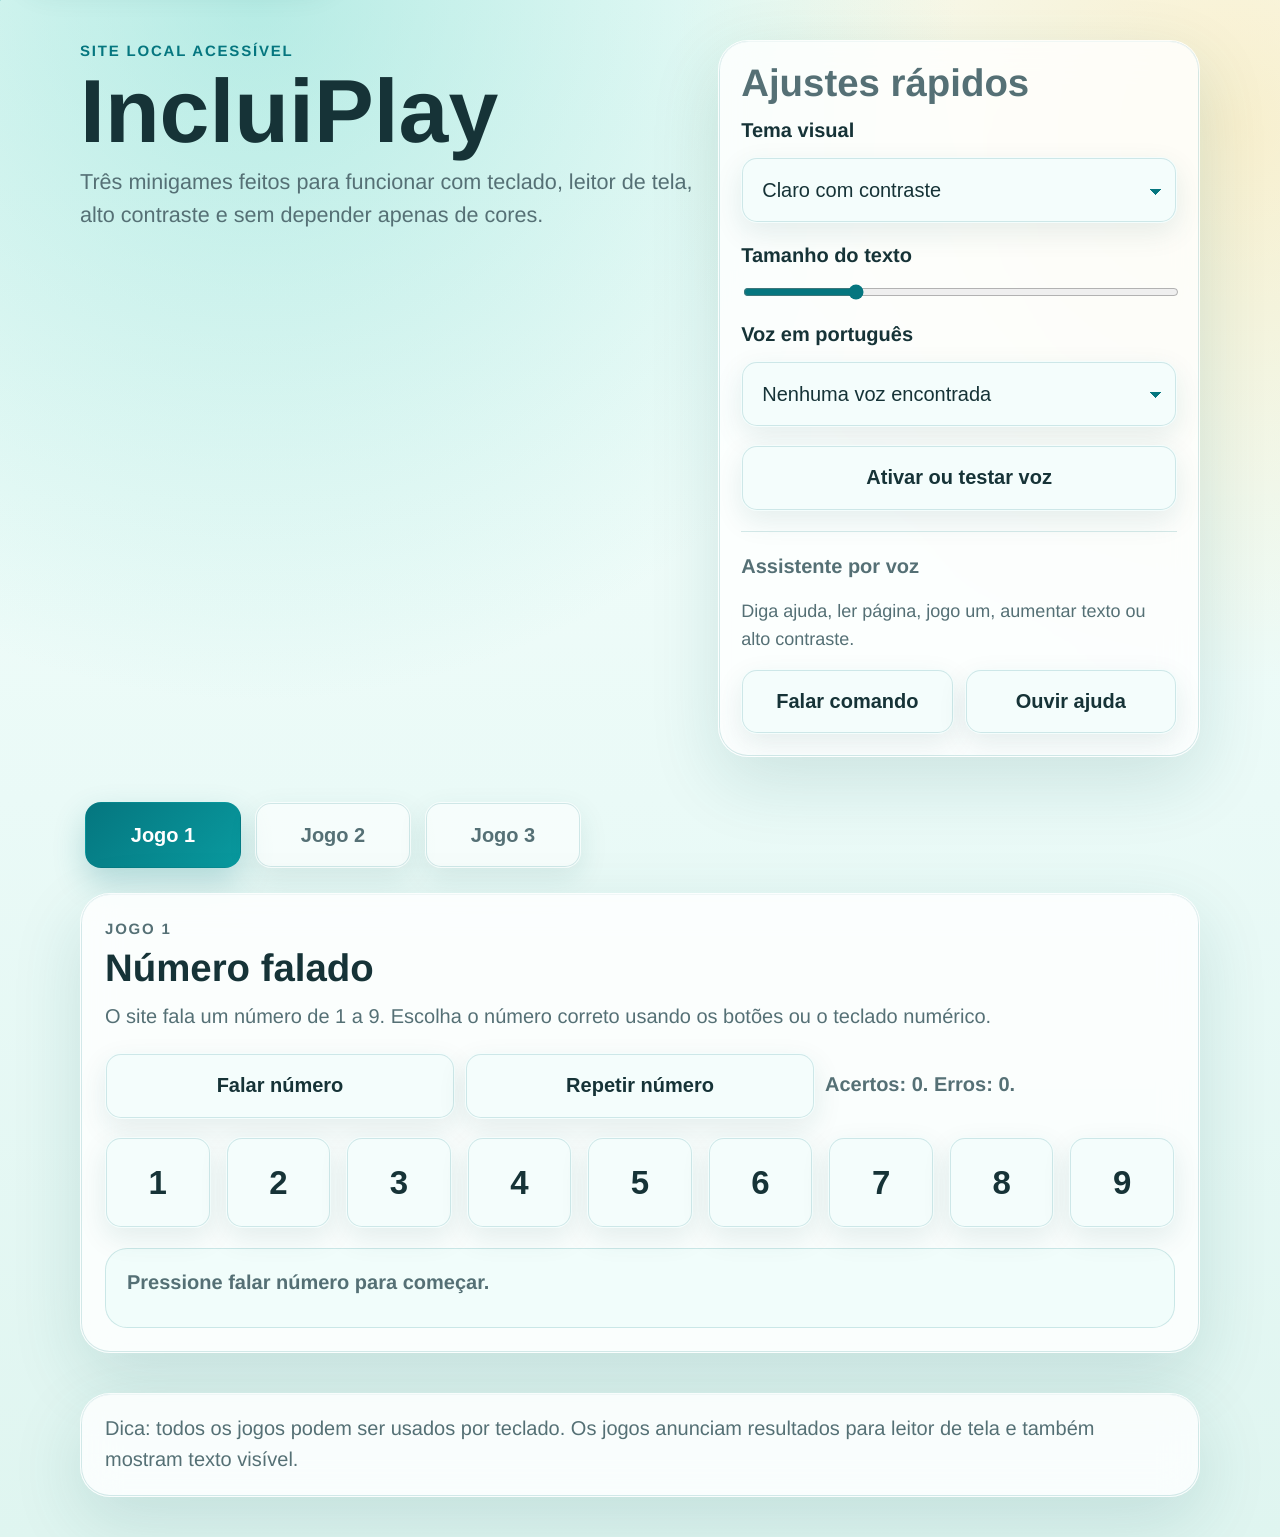
==== index.html @ 9bc9cdfd "Add files via upload" ====
<!doctype html>
<html lang="pt-BR">
  <head>
    <meta charset="utf-8">
    <meta name="viewport" content="width=device-width, initial-scale=1">
    <title>IncluiPlay - jogos acessíveis</title>
    <meta
      name="description"
      content="Site local com três jogos acessíveis para pessoas cegas, com baixa visão e daltônicas."
    >
    <link rel="stylesheet" href="styles.css">
  </head>
  <body>
    <a class="skip-link" href="#conteudo">Pular para o conteúdo principal</a>

    <header class="site-header">
      <div>
        <p class="eyebrow">Site local acessível</p>
        <h1>IncluiPlay</h1>
        <p class="intro">
          Três minigames feitos para funcionar com teclado,
          leitor de tela, alto contraste e sem depender apenas de cores.
        </p>
      </div>

      <section class="quick-panel" aria-labelledby="ajustes-titulo">
        <h2 id="ajustes-titulo">Ajustes rápidos</h2>
        <div class="control-row">
          <label for="tema">Tema visual</label>
          <select id="tema">
            <option value="alto">Alto contraste</option>
            <option value="claro" selected>Claro com contraste</option>
            <option value="protanopia">Amigável para daltonismo</option>
          </select>
        </div>
        <div class="control-row">
          <label for="tamanho">Tamanho do texto</label>
          <input id="tamanho" type="range" min="18" max="26" value="20">
        </div>
        <div class="control-row">
          <label for="voz">Voz em português</label>
          <select id="voz">
            <option value="">Carregando vozes...</option>
          </select>
        </div>
        <button type="button" id="btn-fala">Ativar ou testar voz</button>
        <div class="assistant-panel" aria-labelledby="assistente-titulo">
          <h3 id="assistente-titulo">Assistente por voz</h3>
          <p id="assistente-status" role="status" aria-live="polite">
            Diga ajuda, ler página, jogo um, aumentar texto ou alto contraste.
          </p>
          <div class="assistant-actions">
            <button type="button" id="btn-ouvir">Falar comando</button>
            <button type="button" id="btn-ajuda-voz">Ouvir ajuda</button>
          </div>
        </div>
      </section>
    </header>

    <main id="conteudo" class="layout">
      <nav class="tabs" aria-label="Escolha um jogo">
        <button class="tab is-active" type="button" data-view="numero" aria-controls="numero" aria-selected="true">
          Jogo 1
        </button>
        <button class="tab" type="button" data-view="memoria" aria-controls="memoria" aria-selected="false">
          Jogo 2
        </button>
        <button class="tab" type="button" data-view="orientacao" aria-controls="orientacao" aria-selected="false">
          Jogo 3
        </button>
      </nav>

      <section id="numero" class="view is-visible" aria-labelledby="numero-titulo">
        <div class="section-head">
          <p class="eyebrow">Jogo 1</p>
          <h2 id="numero-titulo" tabindex="-1">Número falado</h2>
          <p>
            O site fala um número de 1 a 9. Escolha o número correto usando
            os botões ou o teclado numérico.
          </p>
        </div>

        <div class="game-bar">
          <button type="button" id="novo-numero">Falar número</button>
          <button type="button" id="repetir-numero">Repetir número</button>
          <p id="placar-numero">Acertos: 0. Erros: 0.</p>
        </div>

        <div class="number-grid" role="group" aria-label="Escolhas de número">
          <button type="button" class="number-btn" data-number="1">1</button>
          <button type="button" class="number-btn" data-number="2">2</button>
          <button type="button" class="number-btn" data-number="3">3</button>
          <button type="button" class="number-btn" data-number="4">4</button>
          <button type="button" class="number-btn" data-number="5">5</button>
          <button type="button" class="number-btn" data-number="6">6</button>
          <button type="button" class="number-btn" data-number="7">7</button>
          <button type="button" class="number-btn" data-number="8">8</button>
          <button type="button" class="number-btn" data-number="9">9</button>
        </div>

        <div class="status-box" role="status" aria-live="assertive" id="status-numero">
          Pressione falar número para começar.
        </div>
      </section>

      <section id="memoria" class="view" aria-labelledby="memoria-titulo" hidden>
        <div class="section-head">
          <p class="eyebrow">Jogo 2</p>
          <h2 id="memoria-titulo" tabindex="-1">Memória sonora</h2>
          <p>
            Escute a sequência e repita usando os botões ou as teclas 1, 2, 3 e 4.
            Cada botão tem nome, número e som diferente.
          </p>
        </div>

        <div class="game-bar">
          <button type="button" id="iniciar-memoria">Iniciar rodada</button>
          <button type="button" id="repetir-sequencia">Repetir sequência</button>
          <p id="placar-memoria">Rodada 0. Melhor resultado: 0.</p>
        </div>

        <div class="sound-grid" role="group" aria-label="Botões da memória sonora">
          <button type="button" class="sound-pad" data-pad="0" aria-label="Som 1, sino grave">1<br><span>Sino grave</span></button>
          <button type="button" class="sound-pad" data-pad="1" aria-label="Som 2, toque medio">2<br><span>Toque medio</span></button>
          <button type="button" class="sound-pad" data-pad="2" aria-label="Som 3, pulso agudo">3<br><span>Pulso agudo</span></button>
          <button type="button" class="sound-pad" data-pad="3" aria-label="Som 4, eco curto">4<br><span>Eco curto</span></button>
        </div>

        <div class="status-box" role="status" aria-live="assertive" id="status-memoria">
          Pressione iniciar rodada para jogar.
        </div>
      </section>

      <section id="orientacao" class="view" aria-labelledby="orientacao-titulo" hidden>
        <div class="section-head">
          <p class="eyebrow">Jogo 3</p>
          <h2 id="orientacao-titulo" tabindex="-1">Rota segura</h2>
          <p>
            O jogo anuncia uma direção. Escolha a mesma direção com os botões
            ou com as setas do teclado. Não há pistas apenas por cor.
          </p>
        </div>

        <div class="game-bar">
          <button type="button" id="nova-rota">Nova direção</button>
          <p id="placar-rota">Acertos: 0. Erros: 0.</p>
        </div>

        <div class="direction-board" role="group" aria-label="Escolhas de direção">
          <button type="button" class="dir-btn up" data-dir="cima">Cima</button>
          <button type="button" class="dir-btn left" data-dir="esquerda">Esquerda</button>
          <button type="button" class="dir-btn right" data-dir="direita">Direita</button>
          <button type="button" class="dir-btn down" data-dir="baixo">Baixo</button>
        </div>

        <div class="status-box" role="status" aria-live="assertive" id="status-rota">
          Pressione nova direção para começar.
        </div>
      </section>
    </main>

    <footer>
      <p>
        Dica: todos os jogos podem ser usados por teclado. Os jogos anunciam
        resultados para leitor de tela e também mostram texto visível.
      </p>
    </footer>

    <script src="script.js"></script>
  </body>
</html>
---- styles.css ----
:root {
  color-scheme: light;
  --bg: #eafaf7;
  --bg-2: #f7fffc;
  --panel: rgba(255, 255, 255, 0.82);
  --panel-solid: #ffffff;
  --panel-2: #e9fbf8;
  --text: #163337;
  --muted: #557075;
  --accent: #099a9f;
  --accent-strong: #05767f;
  --accent-soft: #c9f6ee;
  --success: #0f9f78;
  --danger: #c9435c;
  --focus: #ffc857;
  --line: rgba(5, 118, 127, 0.16);
  --line-strong: rgba(5, 118, 127, 0.28);
  --shadow: 0 24px 70px rgba(15, 89, 91, 0.14);
  --soft-shadow: 0 10px 28px rgba(15, 89, 91, 0.1);
  --radius-lg: 30px;
  --radius-md: 22px;
  --radius-sm: 16px;
  font-size: 20px;
}

*,
*::before,
*::after {
  box-sizing: border-box;
}

html {
  min-height: 100%;
  scroll-behavior: smooth;
  -webkit-font-smoothing: antialiased;
  -moz-osx-font-smoothing: grayscale;
  text-rendering: geometricPrecision;
}

body {
  margin: 0;
  min-height: 100vh;
  font-family: "Aptos", "Segoe UI", "Trebuchet MS", sans-serif;
  background:
    linear-gradient(135deg, rgba(9, 154, 159, 0.18) 0 1px, transparent 1px 42px),
    radial-gradient(circle at 20% 0%, rgba(98, 210, 198, 0.44), transparent 38%),
    radial-gradient(circle at 96% 8%, rgba(255, 200, 87, 0.28), transparent 30%),
    linear-gradient(180deg, var(--bg-2) 0%, var(--bg) 52%, #dff5f0 100%);
  color: var(--text);
  line-height: 1.55;
}

body[data-theme="alto"] {
  color-scheme: dark;
  --bg: #062324;
  --bg-2: #0c3437;
  --panel: rgba(8, 39, 42, 0.9);
  --panel-solid: #092f32;
  --panel-2: #0f4548;
  --text: #f3fffd;
  --muted: #c1e7e2;
  --accent: #7df6ea;
  --accent-strong: #28d6c8;
  --accent-soft: rgba(125, 246, 234, 0.13);
  --success: #9dfad9;
  --danger: #ff98a8;
  --line: rgba(191, 255, 249, 0.16);
  --line-strong: rgba(191, 255, 249, 0.3);
  --shadow: 0 24px 70px rgba(0, 0, 0, 0.28);
  --soft-shadow: 0 12px 28px rgba(0, 0, 0, 0.2);
}

body[data-theme="alto"] select,
body[data-theme="alto"] button {
  background-color: rgba(13, 73, 78, 0.94);
  color: #f3fffd;
}

body[data-theme="alto"] .tab:not(.is-active) {
  background: rgba(13, 73, 78, 0.72);
  color: #d7f6f1;
}

body[data-theme="alto"] button:disabled {
  background-color: #345f63;
  color: #f3fffd;
}

body[data-theme="claro"] {
  color-scheme: light;
}

body[data-theme="protanopia"] {
  --accent: #008f9f;
  --accent-strong: #006f7c;
  --accent-soft: #d6f5ff;
  --success: #2458a6;
  --danger: #9b5c00;
  --focus: #ffd166;
}

a {
  color: var(--accent-strong);
}

button,
select,
input {
  font: inherit;
}

button {
  cursor: pointer;
}

.skip-link {
  position: absolute;
  left: 1rem;
  top: -4rem;
  z-index: 20;
  padding: 0.8rem 1rem;
  background: var(--focus);
  color: #132326;
  border-radius: 999px;
  text-decoration: none;
  box-shadow: var(--soft-shadow);
  transition: top 0.2s ease;
}

.skip-link:focus {
  top: 1rem;
}

.site-header,
.layout,
footer {
  width: min(1120px, calc(100% - 2rem));
  margin-inline: auto;
}

.site-header {
  display: grid;
  gap: 1.25rem;
  grid-template-columns: 1.12fr 0.88fr;
  padding: 2rem 0 1rem;
  align-items: start;
}

.eyebrow {
  margin: 0 0 0.35rem;
  color: var(--accent-strong);
  text-transform: uppercase;
  letter-spacing: 0.12em;
  font-weight: 800;
  font-size: 0.75rem;
}

h1,
h2,
h3,
p {
  margin-top: 0;
}

h1 {
  margin-bottom: 0.6rem;
  max-width: 10ch;
  font-size: clamp(2.5rem, 7vw, 5rem);
  line-height: 0.92;
}

h2 {
  margin-bottom: 0.6rem;
  font-size: clamp(1.55rem, 3vw, 2.35rem);
  line-height: 1.08;
}

.intro {
  max-width: 34rem;
  font-size: 1.08rem;
}

.intro,
.section-head p,
footer p,
.quick-panel,
.game-bar p,
.status-box {
  color: var(--muted);
}

.quick-panel,
.view,
footer {
  position: relative;
  background: var(--panel);
  border: 1px solid transparent;
  border-radius: var(--radius-lg);
  box-shadow: var(--shadow), inset 0 0 0 1px var(--line);
  backdrop-filter: blur(18px) saturate(1.08);
  -webkit-backdrop-filter: blur(18px) saturate(1.08);
  transform: translateZ(0);
  backface-visibility: hidden;
  overflow: hidden;
}

.quick-panel::before,
.view::before,
footer::before {
  content: "";
  position: absolute;
  inset: 0;
  pointer-events: none;
  border-radius: inherit;
  box-shadow: inset 0 1px 0 rgba(255, 255, 255, 0.62);
}

.quick-panel {
  padding: 1.1rem;
}

.control-row,
.game-bar {
  display: grid;
  gap: 0.5rem;
  margin-bottom: 0.9rem;
}

.control-row label {
  font-weight: 800;
  color: var(--text);
}

.assistant-panel {
  display: grid;
  gap: 0.75rem;
  margin-top: 1rem;
  padding-top: 1rem;
  border-top: 1px solid var(--line);
}

.assistant-panel h3 {
  margin: 0;
  font-size: 1rem;
}

.assistant-panel p {
  margin: 0;
  color: var(--muted);
  font-size: 0.9rem;
}

.assistant-actions {
  display: grid;
  gap: 0.55rem;
  grid-template-columns: repeat(2, minmax(0, 1fr));
}

select,
input[type="range"],
button {
  width: 100%;
}

select,
button {
  min-height: 3.15rem;
  border: 1px solid transparent;
  border-radius: var(--radius-sm);
  background: color-mix(in srgb, var(--panel-solid) 80%, var(--accent-soft));
  color: var(--text);
  box-shadow: inset 0 0 0 1px var(--line), var(--soft-shadow);
  padding: 0.82rem 1rem;
}

select {
  appearance: none;
  background-image:
    linear-gradient(45deg, transparent 50%, var(--accent-strong) 50%),
    linear-gradient(135deg, var(--accent-strong) 50%, transparent 50%);
  background-position:
    calc(100% - 20px) 52%,
    calc(100% - 14px) 52%;
  background-size: 6px 6px, 6px 6px;
  background-repeat: no-repeat;
  padding-right: 2.35rem;
}

button {
  font-weight: 800;
  transition:
    transform 0.16s ease,
    box-shadow 0.16s ease,
    background 0.16s ease;
}

button:hover {
  transform: translateY(-1px);
  background: color-mix(in srgb, var(--panel-solid) 62%, var(--accent-soft));
  box-shadow: inset 0 0 0 1px var(--line-strong), 0 16px 34px rgba(9, 154, 159, 0.15);
}

button:active {
  transform: translateY(0);
}

button:disabled {
  cursor: not-allowed;
  opacity: 0.78;
}

input[type="range"] {
  accent-color: var(--accent-strong);
}

button:focus-visible,
select:focus-visible,
input:focus-visible,
.tab:focus-visible {
  outline: 4px solid color-mix(in srgb, var(--focus) 86%, white);
  outline-offset: 4px;
}

.layout {
  display: grid;
  gap: 1rem;
  padding: 1rem 0 2rem;
}

.tabs {
  display: flex;
  flex-wrap: wrap;
  gap: 0.7rem;
  padding: 0.25rem;
}

.tab {
  width: auto;
  min-width: 7.8rem;
  background: rgba(255, 255, 255, 0.58);
  color: var(--muted);
}

.tab.is-active {
  background: linear-gradient(135deg, var(--accent-strong), var(--accent));
  color: #ffffff;
  box-shadow: 0 14px 32px rgba(5, 118, 127, 0.24);
}

.view {
  display: none;
  padding: 1.2rem;
}

.view.is-visible {
  display: block;
  animation: fadeIn 0.22s ease;
}

.section-head {
  margin-bottom: 1rem;
}

.section-head p {
  max-width: 48rem;
}

.game-bar {
  grid-template-columns: repeat(auto-fit, minmax(220px, 1fr));
  align-items: center;
}

.game-bar p {
  margin: 0;
  font-weight: 800;
}

.number-grid,
.sound-grid,
.direction-board {
  display: grid;
  gap: 0.75rem;
  margin-bottom: 1rem;
}

.number-grid {
  grid-template-columns: repeat(auto-fit, minmax(92px, 1fr));
}

.sound-grid {
  grid-template-columns: repeat(auto-fit, minmax(150px, 1fr));
}

.direction-board {
  grid-template-columns: repeat(2, minmax(0, 1fr));
  max-width: 28rem;
}

.sound-pad,
.dir-btn,
.number-btn {
  min-height: 4.25rem;
  font-size: 1.05rem;
  font-weight: 900;
}

.number-btn {
  aspect-ratio: 1.16;
  font-size: 1.65rem;
}

.sound-pad span {
  display: block;
  font-size: 0.82rem;
  font-weight: 700;
  opacity: 0.86;
}

.status-box {
  min-height: 4rem;
  padding: 1rem 1.1rem;
  border-radius: var(--radius-md);
  background: color-mix(in srgb, var(--panel-solid) 74%, var(--accent-soft));
  box-shadow: inset 0 0 0 1px var(--line);
  font-weight: 700;
}

footer {
  margin: 0 auto 2rem;
  padding: 1rem 1.2rem;
}

footer p {
  margin-bottom: 0;
}

.is-correct {
  color: color-mix(in srgb, var(--success) 70%, var(--text));
  box-shadow: inset 0 0 0 2px color-mix(in srgb, var(--success) 58%, transparent);
}

.is-wrong {
  color: color-mix(in srgb, var(--danger) 78%, var(--text));
  box-shadow: inset 0 0 0 2px color-mix(in srgb, var(--danger) 58%, transparent);
}

@keyframes fadeIn {
  from {
    opacity: 0;
    transform: translateY(6px);
  }
  to {
    opacity: 1;
    transform: translateY(0);
  }
}

@media (prefers-reduced-motion: reduce) {
  *,
  *::before,
  *::after {
    animation-duration: 0.01ms !important;
    animation-iteration-count: 1 !important;
    scroll-behavior: auto !important;
    transition-duration: 0.01ms !important;
  }
}

@media (max-width: 820px) {
  .site-header {
    grid-template-columns: 1fr;
    padding-top: 1rem;
  }

  .assistant-actions,
  .direction-board {
    grid-template-columns: 1fr;
  }
}
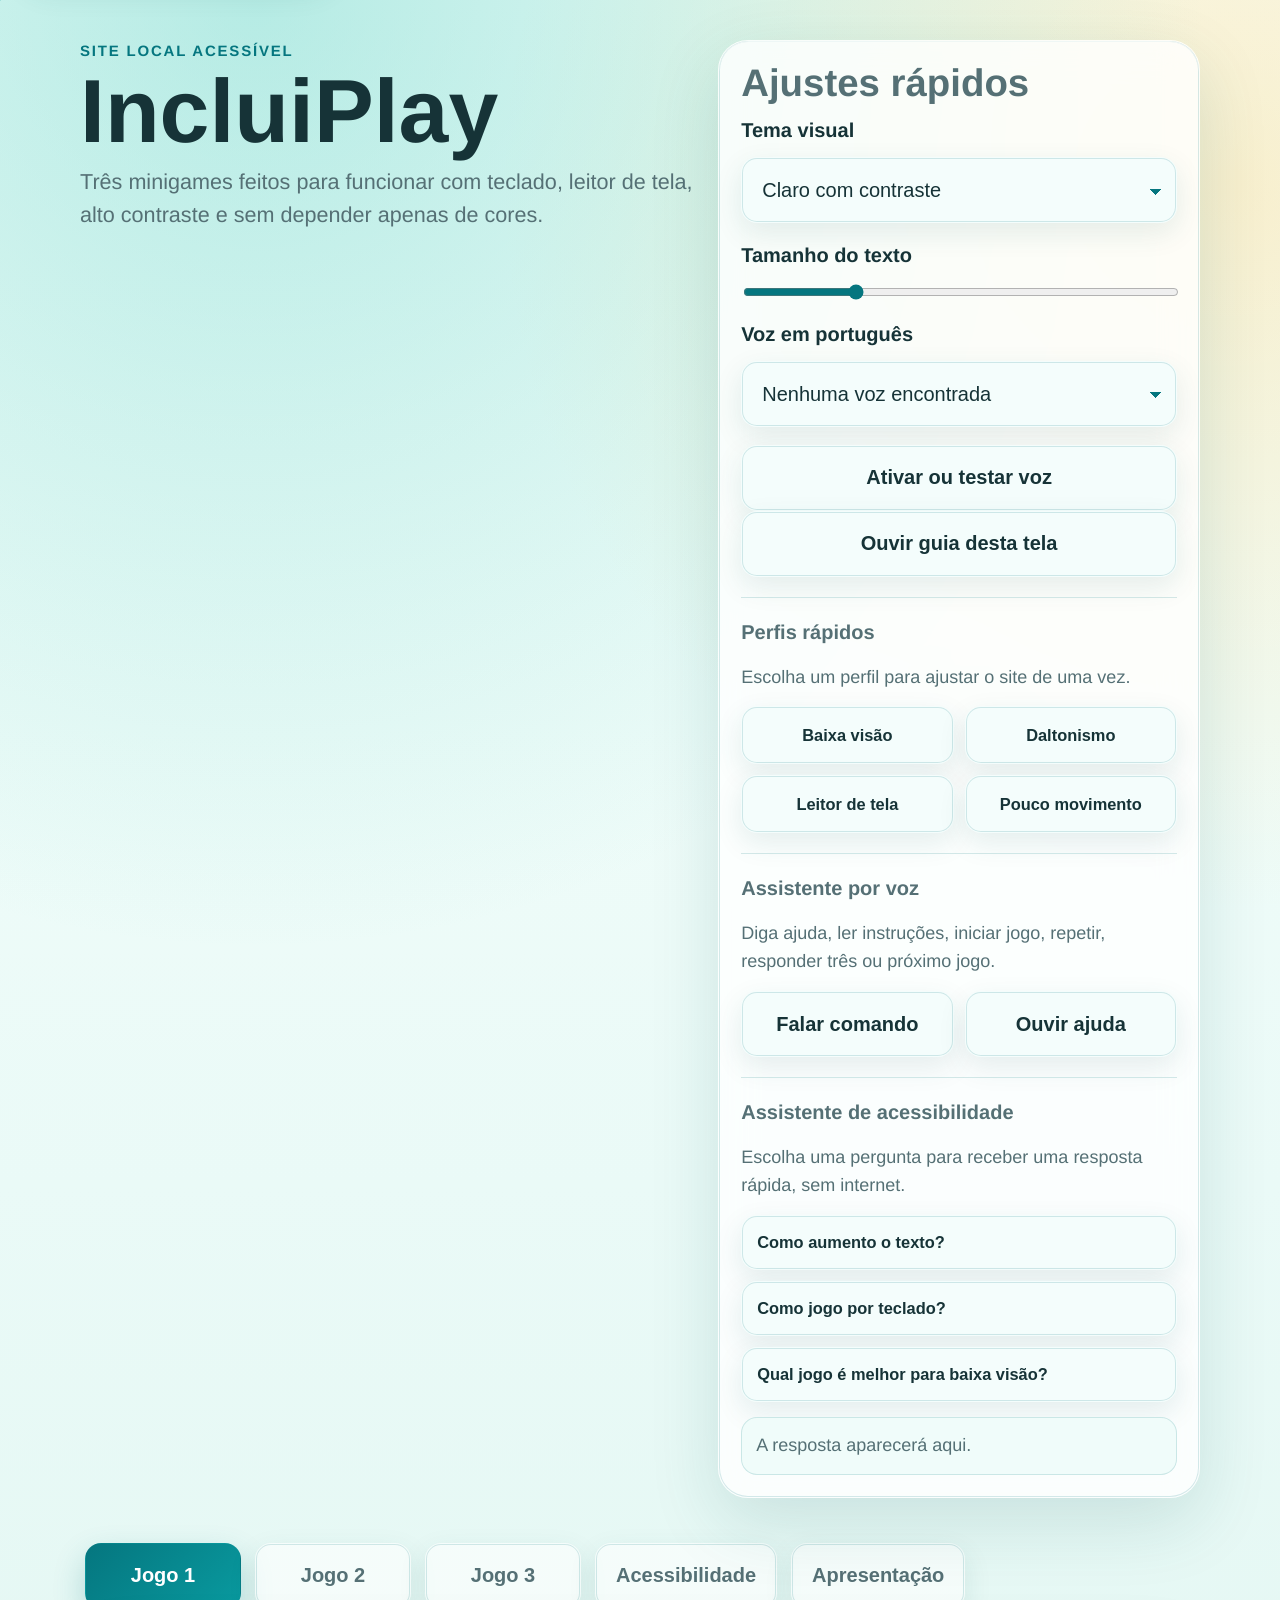
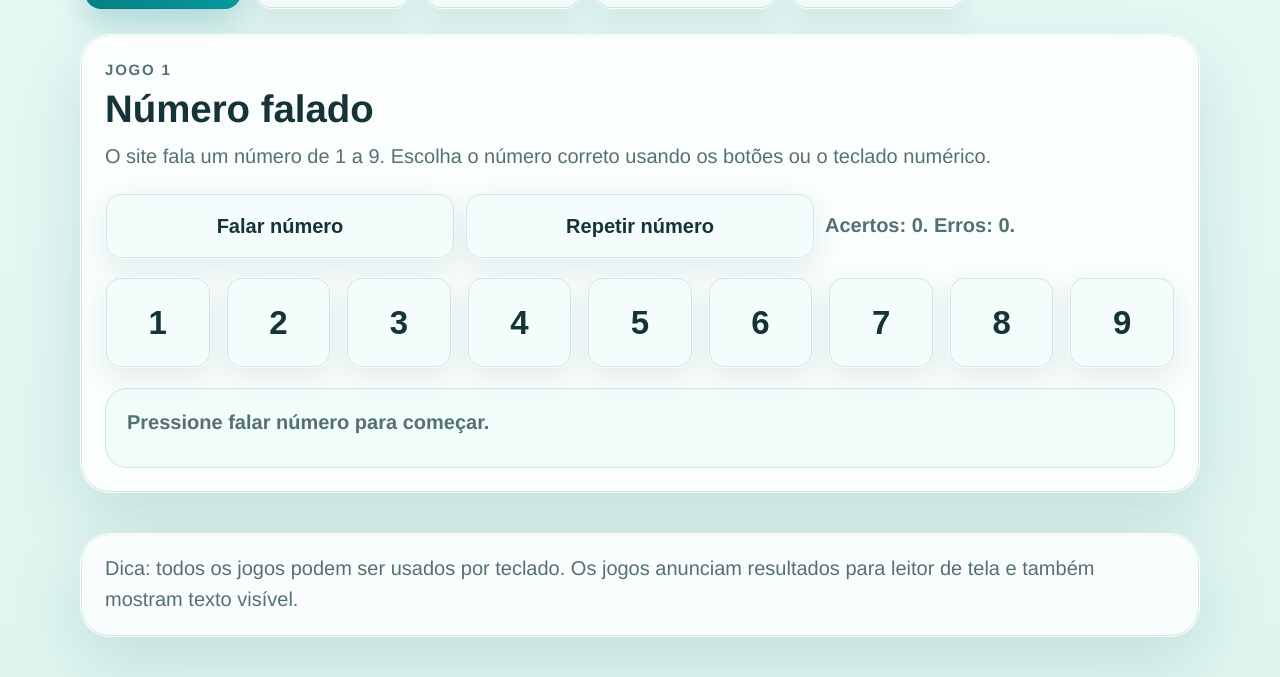
==== commit 9397c048: "atualização e correção de bugs" ====
--- a/index.html
+++ b/index.html
@@ -8,6 +8,7 @@
       name="description"
       content="Site local com três jogos acessíveis para pessoas cegas, com baixa visão e daltônicas."
     >
+    <link rel="icon" href="data:,">
     <link rel="stylesheet" href="styles.css">
   </head>
   <body>
@@ -27,11 +28,12 @@
         <h2 id="ajustes-titulo">Ajustes rápidos</h2>
         <div class="control-row">
           <label for="tema">Tema visual</label>
-          <select id="tema">
-            <option value="alto">Alto contraste</option>
-            <option value="claro" selected>Claro com contraste</option>
-            <option value="protanopia">Amigável para daltonismo</option>
-          </select>
+          <select id="tema">
+            <option value="claro" selected>Claro com contraste</option>
+            <option value="escuro">Escuro</option>
+            <option value="alto">Alto contraste</option>
+            <option value="protanopia">Amigável para daltonismo</option>
+          </select>
         </div>
         <div class="control-row">
           <label for="tamanho">Tamanho do texto</label>
@@ -44,21 +46,44 @@
           </select>
         </div>
         <button type="button" id="btn-fala">Ativar ou testar voz</button>
+        <button type="button" id="btn-guia">Ouvir guia desta tela</button>
+        <section class="profile-panel" aria-labelledby="perfis-titulo">
+          <h3 id="perfis-titulo">Perfis rápidos</h3>
+          <p id="perfil-status">Escolha um perfil para ajustar o site de uma vez.</p>
+          <div class="profile-grid">
+            <button type="button" class="profile-btn" data-profile="baixa-visao" aria-pressed="false">Baixa visão</button>
+            <button type="button" class="profile-btn" data-profile="daltonismo" aria-pressed="false">Daltonismo</button>
+            <button type="button" class="profile-btn" data-profile="leitor" aria-pressed="false">Leitor de tela</button>
+            <button type="button" class="profile-btn" data-profile="movimento" aria-pressed="false">Pouco movimento</button>
+          </div>
+        </section>
         <div class="assistant-panel" aria-labelledby="assistente-titulo">
           <h3 id="assistente-titulo">Assistente por voz</h3>
           <p id="assistente-status" role="status" aria-live="polite">
-            Diga ajuda, ler página, jogo um, aumentar texto ou alto contraste.
+            Diga ajuda, ler instruções, iniciar jogo, repetir, responder três ou próximo jogo.
           </p>
           <div class="assistant-actions">
             <button type="button" id="btn-ouvir">Falar comando</button>
             <button type="button" id="btn-ajuda-voz">Ouvir ajuda</button>
           </div>
         </div>
+        <section class="offline-assistant" aria-labelledby="assistente-offline-titulo">
+          <h3 id="assistente-offline-titulo">Assistente de acessibilidade</h3>
+          <p>Escolha uma pergunta para receber uma resposta rápida, sem internet.</p>
+          <div class="question-list">
+            <button type="button" data-question="texto">Como aumento o texto?</button>
+            <button type="button" data-question="teclado">Como jogo por teclado?</button>
+            <button type="button" data-question="baixa-visao">Qual jogo é melhor para baixa visão?</button>
+          </div>
+          <p id="assistente-resposta" class="assistant-answer" role="status" aria-live="polite">
+            A resposta aparecerá aqui.
+          </p>
+        </section>
       </section>
     </header>
 
     <main id="conteudo" class="layout">
-      <nav class="tabs" aria-label="Escolha um jogo">
+      <nav class="tabs" aria-label="Navegação principal">
         <button class="tab is-active" type="button" data-view="numero" aria-controls="numero" aria-selected="true">
           Jogo 1
         </button>
@@ -68,6 +93,12 @@
         <button class="tab" type="button" data-view="orientacao" aria-controls="orientacao" aria-selected="false">
           Jogo 3
         </button>
+        <button class="tab" type="button" data-view="acessibilidade" aria-controls="acessibilidade" aria-selected="false">
+          Acessibilidade
+        </button>
+        <button class="tab" type="button" data-view="apresentacao" aria-controls="apresentacao" aria-selected="false">
+          Apresentação
+        </button>
       </nav>
 
       <section id="numero" class="view is-visible" aria-labelledby="numero-titulo">
@@ -157,6 +188,60 @@
           Pressione nova direção para começar.
         </div>
       </section>
+
+      <section id="acessibilidade" class="view" aria-labelledby="acessibilidade-titulo" hidden>
+        <div class="section-head">
+          <p class="eyebrow">Ferramentas</p>
+          <h2 id="acessibilidade-titulo" tabindex="-1">Teste de acessibilidade</h2>
+          <p>
+            Faça uma verificação rápida dos recursos disponíveis nesta página.
+            O resultado muda de acordo com o navegador e com as suas configurações.
+          </p>
+        </div>
+
+        <div class="game-bar">
+          <button type="button" id="executar-teste">Executar teste agora</button>
+          <p id="teste-atualizado">Ainda não executado.</p>
+        </div>
+
+        <ul class="audit-list" aria-label="Resultados do teste de acessibilidade">
+          <li id="teste-contraste"><span class="audit-status">Não testado</span><strong>Contraste e tema</strong><span>O tema selecionado possui cores dedicadas.</span></li>
+          <li id="teste-teclado"><span class="audit-status">Não testado</span><strong>Navegação por teclado</strong><span>Botões e controles devem permanecer acessíveis pela tecla Tab.</span></li>
+          <li id="teste-alt"><span class="audit-status">Não testado</span><strong>Texto alternativo</strong><span>Imagens encontradas na página precisam ter descrição.</span></li>
+          <li id="teste-voz"><span class="audit-status">Não testado</span><strong>Comandos e leitura por voz</strong><span>O navegador pode ou não oferecer as APIs de voz.</span></li>
+          <li id="teste-leitor"><span class="audit-status">Não testado</span><strong>Leitor de tela</strong><span>A página usa idioma, foco, rótulos e regiões de anúncio.</span></li>
+        </ul>
+      </section>
+
+      <section id="apresentacao" class="view" aria-labelledby="apresentacao-titulo" hidden>
+        <div class="section-head">
+          <p class="eyebrow">Sobre o projeto</p>
+          <h2 id="apresentacao-titulo" tabindex="-1">IncluiPlay em apresentação</h2>
+          <p>
+            Uma experiência de jogos curtos para praticar atenção, memória e
+            orientação sem depender apenas da visão ou da cor.
+          </p>
+        </div>
+
+        <div class="presentation-grid">
+          <article>
+            <h3>Para quem é</h3>
+            <p>Pessoas cegas, com baixa visão, daltonismo ou que preferem interações por áudio e teclado.</p>
+          </article>
+          <article>
+            <h3>O que foi usado</h3>
+            <p>HTML semântico, foco visível, anúncios para leitores de tela, temas, texto ajustável, teclado, voz e sons.</p>
+          </article>
+          <article>
+            <h3>Os três jogos</h3>
+            <p>Número falado trabalha atenção; Memória sonora trabalha sequência; Rota segura trabalha direção.</p>
+          </article>
+          <article>
+            <h3>Uso offline</h3>
+            <p>O assistente de acessibilidade funciona com respostas prontas, sem enviar perguntas para nenhum serviço externo.</p>
+          </article>
+        </div>
+      </section>
     </main>
 
     <footer>
--- a/styles.css
+++ b/styles.css
@@ -2,6 +2,7 @@
   color-scheme: light;
   --bg: #eafaf7;
   --bg-2: #f7fffc;
+  --bg-3: #dff5f0;
   --panel: rgba(255, 255, 255, 0.82);
   --panel-solid: #ffffff;
   --panel-2: #e9fbf8;
@@ -45,45 +46,76 @@
     linear-gradient(135deg, rgba(9, 154, 159, 0.18) 0 1px, transparent 1px 42px),
     radial-gradient(circle at 20% 0%, rgba(98, 210, 198, 0.44), transparent 38%),
     radial-gradient(circle at 96% 8%, rgba(255, 200, 87, 0.28), transparent 30%),
-    linear-gradient(180deg, var(--bg-2) 0%, var(--bg) 52%, #dff5f0 100%);
+    linear-gradient(180deg, var(--bg-2) 0%, var(--bg) 52%, var(--bg-3) 100%);
   color: var(--text);
   line-height: 1.55;
 }
 
 body[data-theme="alto"] {
   color-scheme: dark;
-  --bg: #062324;
-  --bg-2: #0c3437;
-  --panel: rgba(8, 39, 42, 0.9);
-  --panel-solid: #092f32;
-  --panel-2: #0f4548;
-  --text: #f3fffd;
-  --muted: #c1e7e2;
-  --accent: #7df6ea;
-  --accent-strong: #28d6c8;
-  --accent-soft: rgba(125, 246, 234, 0.13);
-  --success: #9dfad9;
-  --danger: #ff98a8;
-  --line: rgba(191, 255, 249, 0.16);
-  --line-strong: rgba(191, 255, 249, 0.3);
-  --shadow: 0 24px 70px rgba(0, 0, 0, 0.28);
-  --soft-shadow: 0 12px 28px rgba(0, 0, 0, 0.2);
+  --bg: #000000;
+  --bg-2: #111111;
+  --bg-3: #000000;
+  --panel: #000000;
+  --panel-solid: #111111;
+  --panel-2: #171717;
+  --text: #ffffff;
+  --muted: #f2f2f2;
+  --accent: #ffff00;
+  --accent-strong: #ffff00;
+  --accent-soft: #242400;
+  --success: #67f7a0;
+  --danger: #ff9eaa;
+  --focus: #00e5ff;
+  --line: rgba(255, 255, 255, 0.82);
+  --line-strong: #ffff00;
+  --shadow: none;
+  --soft-shadow: none;
+}
+
+body[data-theme="escuro"] {
+  color-scheme: dark;
+  --bg: #102829;
+  --bg-2: #071a1b;
+  --bg-3: #0a2021;
+  --panel: rgba(17, 47, 48, 0.9);
+  --panel-solid: #153b3d;
+  --panel-2: #1b4849;
+  --text: #effffd;
+  --muted: #c2e0dc;
+  --accent: #73e1d4;
+  --accent-strong: #38c4b5;
+  --accent-soft: rgba(115, 225, 212, 0.16);
+  --success: #8ce3bd;
+  --danger: #ff9aaa;
+  --line: rgba(205, 255, 248, 0.18);
+  --line-strong: rgba(205, 255, 248, 0.36);
+  --shadow: 0 24px 70px rgba(0, 0, 0, 0.3);
+  --soft-shadow: 0 12px 28px rgba(0, 0, 0, 0.22);
 }
 
 body[data-theme="alto"] select,
-body[data-theme="alto"] button {
-  background-color: rgba(13, 73, 78, 0.94);
-  color: #f3fffd;
-}
-
-body[data-theme="alto"] .tab:not(.is-active) {
-  background: rgba(13, 73, 78, 0.72);
-  color: #d7f6f1;
+body[data-theme="alto"] button,
+body[data-theme="escuro"] select,
+body[data-theme="escuro"] button {
+  background-color: var(--panel-solid);
+  color: var(--text);
+}
+
+body[data-theme="alto"] .tab:not(.is-active),
+body[data-theme="escuro"] .tab:not(.is-active) {
+  background: var(--panel-solid);
+  color: var(--muted);
+}
+
+body[data-theme="alto"] .tab.is-active {
+  background: var(--accent);
+  color: #000000;
 }
 
 body[data-theme="alto"] button:disabled {
-  background-color: #345f63;
-  color: #f3fffd;
+  background-color: #333333;
+  color: #ffffff;
 }
 
 body[data-theme="claro"] {
@@ -91,12 +123,109 @@
 }
 
 body[data-theme="protanopia"] {
-  --accent: #008f9f;
-  --accent-strong: #006f7c;
-  --accent-soft: #d6f5ff;
-  --success: #2458a6;
-  --danger: #9b5c00;
-  --focus: #ffd166;
+  color-scheme: light;
+  --bg: #eaf1ff;
+  --bg-2: #f8fbff;
+  --bg-3: #dce8ff;
+  --panel: rgba(255, 255, 255, 0.9);
+  --panel-solid: #ffffff;
+  --panel-2: #e6efff;
+  --text: #172944;
+  --muted: #425875;
+  --accent: #1268b3;
+  --accent-strong: #0a4788;
+  --accent-soft: #d8eaff;
+  --success: #155db2;
+  --danger: #a55700;
+  --focus: #e5a900;
+  --line: rgba(10, 71, 136, 0.2);
+  --line-strong: rgba(10, 71, 136, 0.42);
+  --shadow: 0 24px 70px rgba(24, 67, 126, 0.14);
+  --soft-shadow: 0 10px 28px rgba(24, 67, 126, 0.1);
+  background:
+    linear-gradient(135deg, rgba(18, 104, 179, 0.14) 0 1px, transparent 1px 42px),
+    radial-gradient(circle at 20% 0%, rgba(113, 169, 255, 0.3), transparent 38%),
+    radial-gradient(circle at 96% 8%, rgba(229, 169, 0, 0.22), transparent 30%),
+    linear-gradient(180deg, var(--bg-2) 0%, var(--bg) 52%, var(--bg-3) 100%);
+}
+
+body[data-motion="reduced"] *,
+body[data-motion="reduced"] *::before,
+body[data-motion="reduced"] *::after {
+  animation-duration: 0.01ms !important;
+  animation-iteration-count: 1 !important;
+  scroll-behavior: auto !important;
+  transition-duration: 0.01ms !important;
+}
+
+body[data-profile="leitor"] {
+  line-height: 1.78;
+}
+
+body[data-profile="leitor"] .quick-panel,
+body[data-profile="leitor"] .view,
+body[data-profile="leitor"] footer {
+  background: var(--panel-solid);
+  backdrop-filter: none;
+  -webkit-backdrop-filter: none;
+  box-shadow: inset 0 0 0 2px var(--line-strong);
+}
+
+body[data-profile="leitor"] .quick-panel::before,
+body[data-profile="leitor"] .view::before,
+body[data-profile="leitor"] footer::before {
+  display: none;
+}
+
+body[data-profile="leitor"] h1,
+body[data-profile="leitor"] h2,
+body[data-profile="leitor"] h3 {
+  letter-spacing: 0.02em;
+}
+
+body[data-profile="leitor"] .eyebrow {
+  font-size: 0.9rem;
+}
+
+body[data-profile="leitor"] button,
+body[data-profile="leitor"] select {
+  min-height: 3.55rem;
+  border: 2px solid var(--line-strong);
+}
+
+body[data-profile="leitor"] button:focus-visible,
+body[data-profile="leitor"] select:focus-visible,
+body[data-profile="leitor"] input:focus-visible {
+  outline-width: 5px;
+  outline-offset: 5px;
+}
+
+body[data-profile="movimento"] {
+  background: var(--bg-2);
+}
+
+body[data-profile="movimento"] .quick-panel,
+body[data-profile="movimento"] .view,
+body[data-profile="movimento"] footer {
+  backdrop-filter: none;
+  -webkit-backdrop-filter: none;
+  transform: none;
+  box-shadow: inset 0 0 0 1px var(--line);
+}
+
+body[data-profile="movimento"] .quick-panel::before,
+body[data-profile="movimento"] .view::before,
+body[data-profile="movimento"] footer::before {
+  display: none;
+}
+
+body[data-profile="movimento"] button:hover {
+  transform: none;
+  box-shadow: inset 0 0 0 2px var(--line-strong);
+}
+
+body[data-profile="movimento"] .view.is-visible {
+  animation: none;
 }
 
 a {
@@ -231,7 +360,9 @@
   color: var(--text);
 }
 
-.assistant-panel {
+.assistant-panel,
+.profile-panel,
+.offline-assistant {
   display: grid;
   gap: 0.75rem;
   margin-top: 1rem;
@@ -239,12 +370,16 @@
   border-top: 1px solid var(--line);
 }
 
-.assistant-panel h3 {
+.assistant-panel h3,
+.profile-panel h3,
+.offline-assistant h3 {
   margin: 0;
   font-size: 1rem;
 }
 
-.assistant-panel p {
+.assistant-panel p,
+.profile-panel p,
+.offline-assistant > p {
   margin: 0;
   color: var(--muted);
   font-size: 0.9rem;
@@ -254,6 +389,48 @@
   display: grid;
   gap: 0.55rem;
   grid-template-columns: repeat(2, minmax(0, 1fr));
+}
+
+.question-list {
+  display: grid;
+  gap: 0.55rem;
+}
+
+.question-list button {
+  min-height: 2.75rem;
+  padding: 0.62rem 0.75rem;
+  font-size: 0.82rem;
+  text-align: left;
+}
+
+.assistant-answer {
+  margin: 0;
+  padding: 0.75rem;
+  border-radius: var(--radius-sm);
+  background: color-mix(in srgb, var(--panel-solid) 72%, var(--accent-soft));
+  box-shadow: inset 0 0 0 1px var(--line);
+}
+
+.profile-grid {
+  display: grid;
+  grid-template-columns: repeat(2, minmax(0, 1fr));
+  gap: 0.55rem;
+}
+
+.profile-btn {
+  min-height: 2.9rem;
+  padding: 0.65rem 0.7rem;
+  font-size: 0.82rem;
+}
+
+.profile-btn.is-active {
+  background: linear-gradient(135deg, var(--accent-strong), var(--accent));
+  color: #ffffff;
+  box-shadow: 0 10px 22px color-mix(in srgb, var(--accent-strong) 28%, transparent);
+}
+
+body[data-theme="alto"] .profile-btn.is-active {
+  color: #000000;
 }
 
 select,
@@ -425,6 +602,82 @@
   font-weight: 700;
 }
 
+.audit-list {
+  display: grid;
+  gap: 0.75rem;
+  margin: 0;
+  padding: 0;
+  list-style: none;
+}
+
+.audit-list li {
+  display: grid;
+  grid-template-columns: auto 1fr;
+  gap: 0.2rem 0.75rem;
+  align-items: center;
+  padding: 1rem;
+  border-radius: var(--radius-md);
+  background: color-mix(in srgb, var(--panel-solid) 76%, var(--accent-soft));
+  box-shadow: inset 0 0 0 1px var(--line);
+}
+
+.audit-list strong {
+  color: var(--text);
+}
+
+.audit-list li > span:last-child {
+  grid-column: 2;
+  color: var(--muted);
+  font-size: 0.9rem;
+}
+
+.audit-status {
+  grid-row: span 2;
+  min-width: 5.4rem;
+  padding: 0.38rem 0.5rem;
+  border: 1px solid var(--line-strong);
+  border-radius: 999px;
+  color: var(--muted);
+  font-size: 0.74rem;
+  font-weight: 900;
+  text-align: center;
+}
+
+.audit-list li.is-pass .audit-status {
+  border-color: color-mix(in srgb, var(--success) 70%, transparent);
+  background: color-mix(in srgb, var(--success) 18%, transparent);
+  color: var(--text);
+}
+
+.audit-list li.is-attention .audit-status {
+  border-color: color-mix(in srgb, var(--focus) 72%, transparent);
+  background: color-mix(in srgb, var(--focus) 16%, transparent);
+  color: var(--text);
+}
+
+.presentation-grid {
+  display: grid;
+  grid-template-columns: repeat(2, minmax(0, 1fr));
+  gap: 0.85rem;
+}
+
+.presentation-grid article {
+  padding: 1rem;
+  border: 1px solid var(--line);
+  border-radius: var(--radius-md);
+  background: color-mix(in srgb, var(--panel-solid) 72%, var(--accent-soft));
+}
+
+.presentation-grid h3 {
+  margin-bottom: 0.35rem;
+  color: var(--text);
+}
+
+.presentation-grid p {
+  margin: 0;
+  color: var(--muted);
+}
+
 footer {
   margin: 0 auto 2rem;
   padding: 1rem 1.2rem;
@@ -473,7 +726,12 @@
   }
 
   .assistant-actions,
-  .direction-board {
+  .direction-board,
+  .presentation-grid {
     grid-template-columns: 1fr;
   }
-}
+
+  .profile-grid {
+    grid-template-columns: 1fr;
+  }
+}
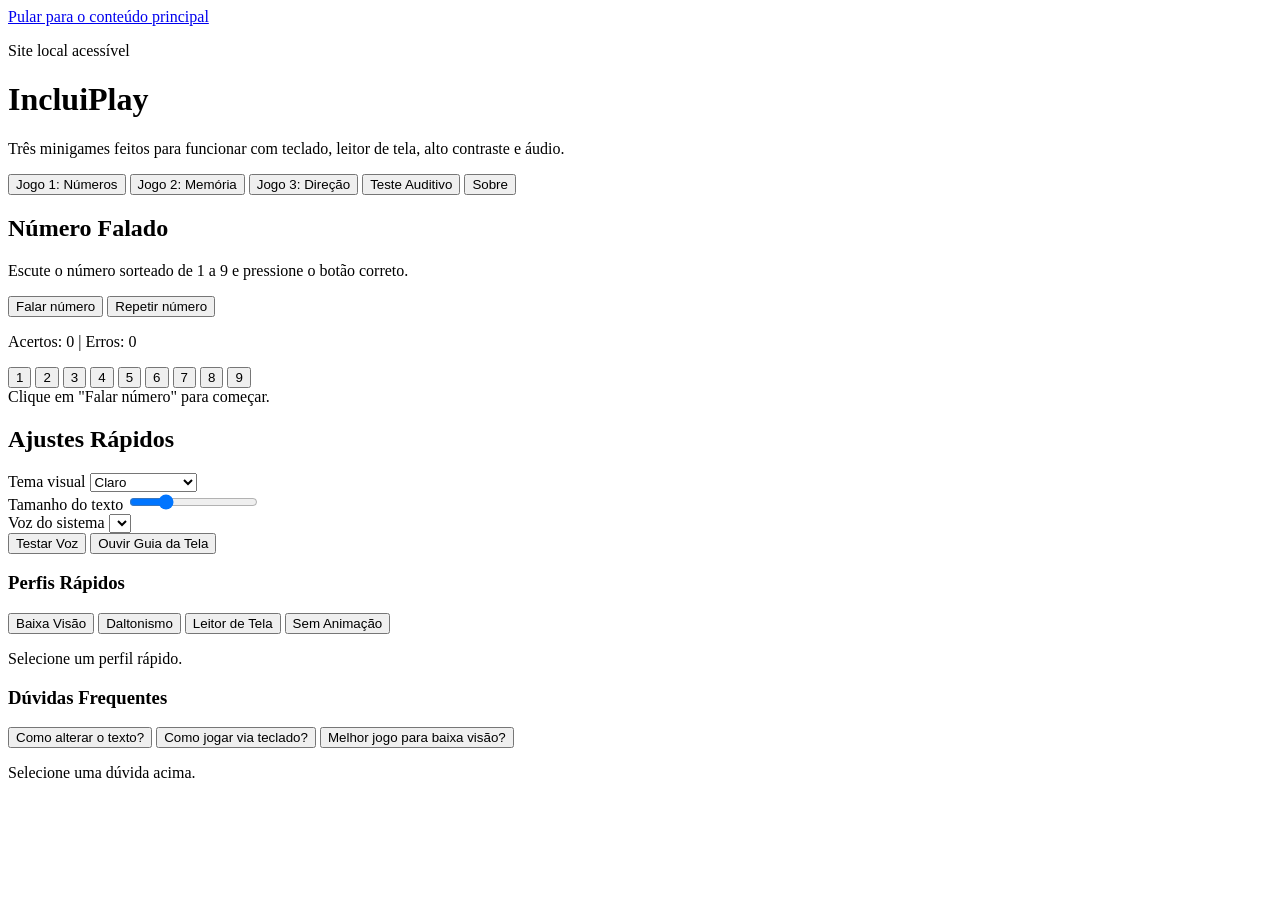
==== commit 9cdbb9d4: "Rename index (2).html to index.html" ====
--- a/index.html
+++ b/index.html
@@ -1,256 +1,168 @@
-<!doctype html>
-<html lang="pt-BR">
-  <head>
-    <meta charset="utf-8">
-    <meta name="viewport" content="width=device-width, initial-scale=1">
-    <title>IncluiPlay - jogos acessíveis</title>
-    <meta
-      name="description"
-      content="Site local com três jogos acessíveis para pessoas cegas, com baixa visão e daltônicas."
-    >
+<!doctype html>
+<html lang="pt-BR">
+  <head>
+    <meta charset="utf-8">
+    <meta name="viewport" content="width=device-width, initial-scale=1">
+    <title>IncluiPlay - Jogos Acessíveis</title>
     <link rel="icon" href="data:,">
-    <link rel="stylesheet" href="styles.css">
-  </head>
-  <body>
-    <a class="skip-link" href="#conteudo">Pular para o conteúdo principal</a>
-
-    <header class="site-header">
-      <div>
-        <p class="eyebrow">Site local acessível</p>
-        <h1>IncluiPlay</h1>
-        <p class="intro">
-          Três minigames feitos para funcionar com teclado,
-          leitor de tela, alto contraste e sem depender apenas de cores.
-        </p>
-      </div>
-
-      <section class="quick-panel" aria-labelledby="ajustes-titulo">
-        <h2 id="ajustes-titulo">Ajustes rápidos</h2>
-        <div class="control-row">
-          <label for="tema">Tema visual</label>
-          <select id="tema">
-            <option value="claro" selected>Claro com contraste</option>
-            <option value="escuro">Escuro</option>
-            <option value="alto">Alto contraste</option>
-            <option value="protanopia">Amigável para daltonismo</option>
-          </select>
-        </div>
-        <div class="control-row">
-          <label for="tamanho">Tamanho do texto</label>
-          <input id="tamanho" type="range" min="18" max="26" value="20">
-        </div>
-        <div class="control-row">
-          <label for="voz">Voz em português</label>
-          <select id="voz">
-            <option value="">Carregando vozes...</option>
-          </select>
-        </div>
-        <button type="button" id="btn-fala">Ativar ou testar voz</button>
-        <button type="button" id="btn-guia">Ouvir guia desta tela</button>
-        <section class="profile-panel" aria-labelledby="perfis-titulo">
-          <h3 id="perfis-titulo">Perfis rápidos</h3>
-          <p id="perfil-status">Escolha um perfil para ajustar o site de uma vez.</p>
-          <div class="profile-grid">
-            <button type="button" class="profile-btn" data-profile="baixa-visao" aria-pressed="false">Baixa visão</button>
-            <button type="button" class="profile-btn" data-profile="daltonismo" aria-pressed="false">Daltonismo</button>
-            <button type="button" class="profile-btn" data-profile="leitor" aria-pressed="false">Leitor de tela</button>
-            <button type="button" class="profile-btn" data-profile="movimento" aria-pressed="false">Pouco movimento</button>
+    <link rel="stylesheet" href="styles.css">
+  </head>
+  <body>
+    <a class="skip-link" href="#conteudo">Pular para o conteúdo principal</a>
+
+    <div class="app-container">
+      <div class="main-column">
+        <header class="site-header">
+          <p class="eyebrow">Site local acessível</p>
+          <h1>IncluiPlay</h1>
+          <p class="intro">
+            Três minigames feitos para funcionar com teclado, leitor de tela, alto contraste e áudio.
+          </p>
+        </header>
+
+        <main id="conteudo">
+          <nav class="tabs" aria-label="Navegação de jogos">
+            <button class="tab is-active" type="button" data-view="numero" aria-selected="true">Jogo 1: Números</button>
+            <button class="tab" type="button" data-view="memoria" aria-selected="false">Jogo 2: Memória</button>
+            <button class="tab" type="button" data-view="orientacao" aria-selected="false">Jogo 3: Direção</button>
+            <button class="tab" type="button" data-view="acessibilidade" aria-selected="false">Teste Auditivo</button>
+            <button class="tab" type="button" data-view="apresentacao" aria-selected="false">Sobre</button>
+          </nav>
+
+          <section id="numero" class="view is-visible" aria-labelledby="numero-titulo">
+            <div class="section-head">
+              <h2 id="numero-titulo" tabindex="-1">Número Falado</h2>
+              <p>Escute o número sorteado de 1 a 9 e pressione o botão correto.</p>
+            </div>
+            <div class="game-bar">
+              <button type="button" id="novo-numero">Falar número</button>
+              <button type="button" id="repetir-numero">Repetir número</button>
+              <p id="placar-numero">Acertos: 0 | Erros: 0</p>
+            </div>
+            <div class="number-grid">
+              <button type="button" class="number-btn" data-number="1">1</button>
+              <button type="button" class="number-btn" data-number="2">2</button>
+              <button type="button" class="number-btn" data-number="3">3</button>
+              <button type="button" class="number-btn" data-number="4">4</button>
+              <button type="button" class="number-btn" data-number="5">5</button>
+              <button type="button" class="number-btn" data-number="6">6</button>
+              <button type="button" class="number-btn" data-number="7">7</button>
+              <button type="button" class="number-btn" data-number="8">8</button>
+              <button type="button" class="number-btn" data-number="9">9</button>
+            </div>
+            <div class="status-box" id="status-numero" role="status">Clique em "Falar número" para começar.</div>
+          </section>
+
+          <section id="memoria" class="view" aria-labelledby="memoria-titulo" hidden>
+            <div class="section-head">
+              <h2 id="memoria-titulo" tabindex="-1">Memória Sonora</h2>
+              <p>Escute a sequência de sons e repita utilizando as teclas 1, 2, 3 e 4.</p>
+            </div>
+            <div class="game-bar">
+              <button type="button" id="iniciar-memoria">Iniciar Rodada</button>
+              <button type="button" id="repetir-sequencia">Repetir Sequência</button>
+              <p id="placar-memoria">Rodada: 0 | Recorde: 0</p>
+            </div>
+            <div class="sound-grid">
+              <button type="button" class="sound-pad" data-pad="0">1<br><span>Sino grave</span></button>
+              <button type="button" class="sound-pad" data-pad="1">2<br><span>Toque médio</span></button>
+              <button type="button" class="sound-pad" data-pad="2">3<br><span>Pulso agudo</span></button>
+              <button type="button" class="sound-pad" data-pad="3">4<br><span>Eco curto</span></button>
+            </div>
+            <div class="status-box" id="status-memoria" role="status">Clique em "Iniciar Rodada" para jogar.</div>
+          </section>
+
+          <section id="orientacao" class="view" aria-labelledby="orientacao-titulo" hidden>
+            <div class="section-head">
+              <h2 id="orientacao-titulo" tabindex="-1">Rota Segura</h2>
+              <p>Ouça a direção anunciada e selecione o botão correto ou use as setas do teclado.</p>
+            </div>
+            <div class="game-bar">
+              <button type="button" id="nova-rota">Nova Direção</button>
+              <p id="placar-rota">Acertos: 0 | Erros: 0</p>
+            </div>
+            <div class="direction-board">
+              <button type="button" class="dir-btn" data-dir="cima">Cima</button>
+              <button type="button" class="dir-btn" data-dir="esquerda">Esquerda</button>
+              <button type="button" class="dir-btn" data-dir="direita">Direita</button>
+              <button type="button" class="dir-btn" data-dir="baixo">Baixo</button>
+            </div>
+            <div class="status-box" id="status-rota" role="status">Clique em "Nova Direção" para começar.</div>
+          </section>
+
+          <section id="acessibilidade" class="view" aria-labelledby="acessibilidade-titulo" hidden>
+            <div class="section-head">
+              <h2 id="acessibilidade-titulo" tabindex="-1">Teste de Acessibilidade</h2>
+              <p>Verifique o suporte do seu navegador para os recursos acessíveis.</p>
+            </div>
+            <button type="button" id="executar-teste">Executar Diagnóstico</button>
+            <ul class="audit-list">
+              <li id="teste-contraste"><span class="audit-status">Pendente</span><strong>Tema Visual</strong><span>Verificando contraste...</span></li>
+              <li id="teste-teclado"><span class="audit-status">Pendente</span><strong>Teclado</strong><span>Verificando foco...</span></li>
+              <li id="teste-voz"><span class="audit-status">Pendente</span><strong>Síntese de Voz</strong><span>Verificando síntese...</span></li>
+            </ul>
+          </section>
+
+          <section id="apresentacao" class="view" aria-labelledby="apresentacao-titulo" hidden>
+            <div class="section-head">
+              <h2 id="apresentacao-titulo" tabindex="-1">Sobre o IncluiPlay</h2>
+              <p>Plataforma de minigames projetada com foco em acessibilidade universal.</p>
+            </div>
+          </section>
+        </main>
+      </div>
+
+      <aside class="sidebar-column">
+        <section class="quick-panel" aria-labelledby="ajustes-titulo">
+          <h2 id="ajustes-titulo">Ajustes Rápidos</h2>
+          
+          <div class="control-row">
+            <label for="tema">Tema visual</label>
+            <select id="tema">
+              <option value="claro">Claro</option>
+              <option value="escuro">Escuro</option>
+              <option value="alto">Alto Contraste</option>
+              <option value="protanopia">Daltonismo</option>
+            </select>
+          </div>
+
+          <div class="control-row">
+            <label for="tamanho">Tamanho do texto</label>
+            <input id="tamanho" type="range" min="16" max="24" value="18">
+          </div>
+
+          <div class="control-row">
+            <label for="voz">Voz do sistema</label>
+            <select id="voz"><option value="">Carregando vozes...</option></select>
+          </div>
+
+          <button type="button" id="btn-fala">Testar Voz</button>
+          <button type="button" id="btn-guia">Ouvir Guia da Tela</button>
+
+          <div class="profile-panel">
+            <h3>Perfis Rápidos</h3>
+            <div class="profile-grid">
+              <button type="button" class="profile-btn" data-profile="baixa-visao">Baixa Visão</button>
+              <button type="button" class="profile-btn" data-profile="daltonismo">Daltonismo</button>
+              <button type="button" class="profile-btn" data-profile="leitor">Leitor de Tela</button>
+              <button type="button" class="profile-btn" data-profile="movimento">Sem Animação</button>
+            </div>
+            <p id="perfil-status">Selecione um perfil rápido.</p>
+          </div>
+
+          <div class="offline-assistant">
+            <h3>Dúvidas Frequentes</h3>
+            <div class="question-list">
+              <button type="button" data-question="texto">Como alterar o texto?</button>
+              <button type="button" data-question="teclado">Como jogar via teclado?</button>
+              <button type="button" data-question="baixa-visao">Melhor jogo para baixa visão?</button>
+            </div>
+            <p id="assistente-resposta" class="assistant-answer" role="status">Selecione uma dúvida acima.</p>
           </div>
         </section>
-        <div class="assistant-panel" aria-labelledby="assistente-titulo">
-          <h3 id="assistente-titulo">Assistente por voz</h3>
-          <p id="assistente-status" role="status" aria-live="polite">
-            Diga ajuda, ler instruções, iniciar jogo, repetir, responder três ou próximo jogo.
-          </p>
-          <div class="assistant-actions">
-            <button type="button" id="btn-ouvir">Falar comando</button>
-            <button type="button" id="btn-ajuda-voz">Ouvir ajuda</button>
-          </div>
-        </div>
-        <section class="offline-assistant" aria-labelledby="assistente-offline-titulo">
-          <h3 id="assistente-offline-titulo">Assistente de acessibilidade</h3>
-          <p>Escolha uma pergunta para receber uma resposta rápida, sem internet.</p>
-          <div class="question-list">
-            <button type="button" data-question="texto">Como aumento o texto?</button>
-            <button type="button" data-question="teclado">Como jogo por teclado?</button>
-            <button type="button" data-question="baixa-visao">Qual jogo é melhor para baixa visão?</button>
-          </div>
-          <p id="assistente-resposta" class="assistant-answer" role="status" aria-live="polite">
-            A resposta aparecerá aqui.
-          </p>
-        </section>
-      </section>
-    </header>
-
-    <main id="conteudo" class="layout">
-      <nav class="tabs" aria-label="Navegação principal">
-        <button class="tab is-active" type="button" data-view="numero" aria-controls="numero" aria-selected="true">
-          Jogo 1
-        </button>
-        <button class="tab" type="button" data-view="memoria" aria-controls="memoria" aria-selected="false">
-          Jogo 2
-        </button>
-        <button class="tab" type="button" data-view="orientacao" aria-controls="orientacao" aria-selected="false">
-          Jogo 3
-        </button>
-        <button class="tab" type="button" data-view="acessibilidade" aria-controls="acessibilidade" aria-selected="false">
-          Acessibilidade
-        </button>
-        <button class="tab" type="button" data-view="apresentacao" aria-controls="apresentacao" aria-selected="false">
-          Apresentação
-        </button>
-      </nav>
-
-      <section id="numero" class="view is-visible" aria-labelledby="numero-titulo">
-        <div class="section-head">
-          <p class="eyebrow">Jogo 1</p>
-          <h2 id="numero-titulo" tabindex="-1">Número falado</h2>
-          <p>
-            O site fala um número de 1 a 9. Escolha o número correto usando
-            os botões ou o teclado numérico.
-          </p>
-        </div>
-
-        <div class="game-bar">
-          <button type="button" id="novo-numero">Falar número</button>
-          <button type="button" id="repetir-numero">Repetir número</button>
-          <p id="placar-numero">Acertos: 0. Erros: 0.</p>
-        </div>
-
-        <div class="number-grid" role="group" aria-label="Escolhas de número">
-          <button type="button" class="number-btn" data-number="1">1</button>
-          <button type="button" class="number-btn" data-number="2">2</button>
-          <button type="button" class="number-btn" data-number="3">3</button>
-          <button type="button" class="number-btn" data-number="4">4</button>
-          <button type="button" class="number-btn" data-number="5">5</button>
-          <button type="button" class="number-btn" data-number="6">6</button>
-          <button type="button" class="number-btn" data-number="7">7</button>
-          <button type="button" class="number-btn" data-number="8">8</button>
-          <button type="button" class="number-btn" data-number="9">9</button>
-        </div>
-
-        <div class="status-box" role="status" aria-live="assertive" id="status-numero">
-          Pressione falar número para começar.
-        </div>
-      </section>
-
-      <section id="memoria" class="view" aria-labelledby="memoria-titulo" hidden>
-        <div class="section-head">
-          <p class="eyebrow">Jogo 2</p>
-          <h2 id="memoria-titulo" tabindex="-1">Memória sonora</h2>
-          <p>
-            Escute a sequência e repita usando os botões ou as teclas 1, 2, 3 e 4.
-            Cada botão tem nome, número e som diferente.
-          </p>
-        </div>
-
-        <div class="game-bar">
-          <button type="button" id="iniciar-memoria">Iniciar rodada</button>
-          <button type="button" id="repetir-sequencia">Repetir sequência</button>
-          <p id="placar-memoria">Rodada 0. Melhor resultado: 0.</p>
-        </div>
-
-        <div class="sound-grid" role="group" aria-label="Botões da memória sonora">
-          <button type="button" class="sound-pad" data-pad="0" aria-label="Som 1, sino grave">1<br><span>Sino grave</span></button>
-          <button type="button" class="sound-pad" data-pad="1" aria-label="Som 2, toque medio">2<br><span>Toque medio</span></button>
-          <button type="button" class="sound-pad" data-pad="2" aria-label="Som 3, pulso agudo">3<br><span>Pulso agudo</span></button>
-          <button type="button" class="sound-pad" data-pad="3" aria-label="Som 4, eco curto">4<br><span>Eco curto</span></button>
-        </div>
-
-        <div class="status-box" role="status" aria-live="assertive" id="status-memoria">
-          Pressione iniciar rodada para jogar.
-        </div>
-      </section>
-
-      <section id="orientacao" class="view" aria-labelledby="orientacao-titulo" hidden>
-        <div class="section-head">
-          <p class="eyebrow">Jogo 3</p>
-          <h2 id="orientacao-titulo" tabindex="-1">Rota segura</h2>
-          <p>
-            O jogo anuncia uma direção. Escolha a mesma direção com os botões
-            ou com as setas do teclado. Não há pistas apenas por cor.
-          </p>
-        </div>
-
-        <div class="game-bar">
-          <button type="button" id="nova-rota">Nova direção</button>
-          <p id="placar-rota">Acertos: 0. Erros: 0.</p>
-        </div>
-
-        <div class="direction-board" role="group" aria-label="Escolhas de direção">
-          <button type="button" class="dir-btn up" data-dir="cima">Cima</button>
-          <button type="button" class="dir-btn left" data-dir="esquerda">Esquerda</button>
-          <button type="button" class="dir-btn right" data-dir="direita">Direita</button>
-          <button type="button" class="dir-btn down" data-dir="baixo">Baixo</button>
-        </div>
-
-        <div class="status-box" role="status" aria-live="assertive" id="status-rota">
-          Pressione nova direção para começar.
-        </div>
-      </section>
+      </aside>
+    </div>
 
-      <section id="acessibilidade" class="view" aria-labelledby="acessibilidade-titulo" hidden>
-        <div class="section-head">
-          <p class="eyebrow">Ferramentas</p>
-          <h2 id="acessibilidade-titulo" tabindex="-1">Teste de acessibilidade</h2>
-          <p>
-            Faça uma verificação rápida dos recursos disponíveis nesta página.
-            O resultado muda de acordo com o navegador e com as suas configurações.
-          </p>
-        </div>
-
-        <div class="game-bar">
-          <button type="button" id="executar-teste">Executar teste agora</button>
-          <p id="teste-atualizado">Ainda não executado.</p>
-        </div>
-
-        <ul class="audit-list" aria-label="Resultados do teste de acessibilidade">
-          <li id="teste-contraste"><span class="audit-status">Não testado</span><strong>Contraste e tema</strong><span>O tema selecionado possui cores dedicadas.</span></li>
-          <li id="teste-teclado"><span class="audit-status">Não testado</span><strong>Navegação por teclado</strong><span>Botões e controles devem permanecer acessíveis pela tecla Tab.</span></li>
-          <li id="teste-alt"><span class="audit-status">Não testado</span><strong>Texto alternativo</strong><span>Imagens encontradas na página precisam ter descrição.</span></li>
-          <li id="teste-voz"><span class="audit-status">Não testado</span><strong>Comandos e leitura por voz</strong><span>O navegador pode ou não oferecer as APIs de voz.</span></li>
-          <li id="teste-leitor"><span class="audit-status">Não testado</span><strong>Leitor de tela</strong><span>A página usa idioma, foco, rótulos e regiões de anúncio.</span></li>
-        </ul>
-      </section>
-
-      <section id="apresentacao" class="view" aria-labelledby="apresentacao-titulo" hidden>
-        <div class="section-head">
-          <p class="eyebrow">Sobre o projeto</p>
-          <h2 id="apresentacao-titulo" tabindex="-1">IncluiPlay em apresentação</h2>
-          <p>
-            Uma experiência de jogos curtos para praticar atenção, memória e
-            orientação sem depender apenas da visão ou da cor.
-          </p>
-        </div>
-
-        <div class="presentation-grid">
-          <article>
-            <h3>Para quem é</h3>
-            <p>Pessoas cegas, com baixa visão, daltonismo ou que preferem interações por áudio e teclado.</p>
-          </article>
-          <article>
-            <h3>O que foi usado</h3>
-            <p>HTML semântico, foco visível, anúncios para leitores de tela, temas, texto ajustável, teclado, voz e sons.</p>
-          </article>
-          <article>
-            <h3>Os três jogos</h3>
-            <p>Número falado trabalha atenção; Memória sonora trabalha sequência; Rota segura trabalha direção.</p>
-          </article>
-          <article>
-            <h3>Uso offline</h3>
-            <p>O assistente de acessibilidade funciona com respostas prontas, sem enviar perguntas para nenhum serviço externo.</p>
-          </article>
-        </div>
-      </section>
-    </main>
-
-    <footer>
-      <p>
-        Dica: todos os jogos podem ser usados por teclado. Os jogos anunciam
-        resultados para leitor de tela e também mostram texto visível.
-      </p>
-    </footer>
-
-    <script src="script.js"></script>
-  </body>
-</html>
+    <script src="script.js"></script>
+  </body>
+</html>
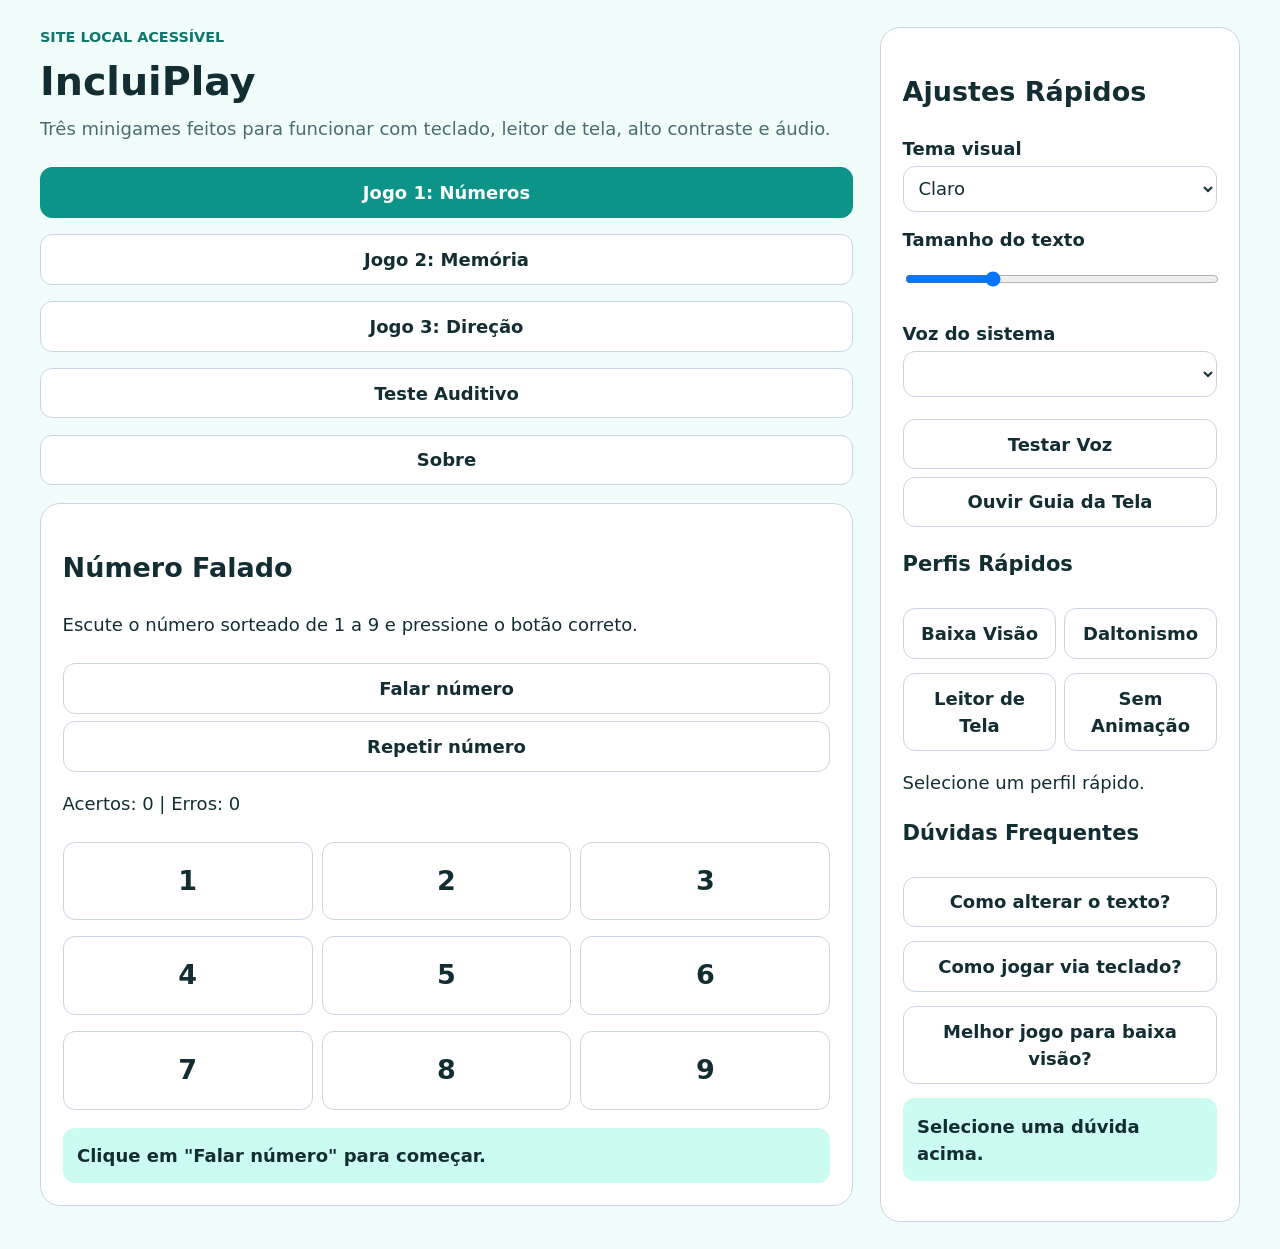
==== commit 03c21261: "Update index.html" ====
--- a/index.html
+++ b/index.html
@@ -5,7 +5,7 @@
     <meta name="viewport" content="width=device-width, initial-scale=1">
     <title>IncluiPlay - Jogos Acessíveis</title>
     <link rel="icon" href="data:,">
-    <link rel="stylesheet" href="styles.css">
+    <link rel="stylesheet" href="style.css">
   </head>
   <body>
     <a class="skip-link" href="#conteudo">Pular para o conteúdo principal</a>
--- a/style.css
+++ b/style.css
@@ -0,0 +1,149 @@
+:root {
+  color-scheme: light;
+  --bg: #102829;
+  --bg-main: #f0fdfa;
+  --panel: #ffffff;
+  --panel-solid: #ffffff;
+  --text: #132e32;
+  --muted: #4a6b6f;
+  --accent: #0d9488;
+  --accent-strong: #0f766e;
+  --accent-soft: #ccfbf1;
+  --success: #10b981;
+  --danger: #ef4444;
+  --focus: #f59e0b;
+  --line: #cbd5e1;
+  --radius-lg: 20px;
+  --radius-md: 12px;
+  font-size: 18px;
+}
+
+*, *::before, *::after { box-sizing: border-box; }
+
+body {
+  margin: 0;
+  min-height: 100vh;
+  font-family: system-ui, -apple-system, sans-serif;
+  background-color: var(--bg-main);
+  color: var(--text);
+  line-height: 1.5;
+}
+
+body[data-theme="escuro"] {
+  --bg-main: #0f172a;
+  --panel: #1e293b;
+  --panel-solid: #1e293b;
+  --text: #f8fafc;
+  --muted: #94a3b8;
+  --accent: #14b8a6;
+  --accent-soft: #1e293b;
+  --line: #334155;
+}
+
+body[data-theme="alto"] {
+  --bg-main: #000000;
+  --panel: #000000;
+  --panel-solid: #111111;
+  --text: #ffffff;
+  --muted: #f1f5f9;
+  --accent: #ffff00;
+  --accent-strong: #ffff00;
+  --line: #ffffff;
+}
+
+.skip-link {
+  position: absolute;
+  top: -3rem;
+  left: 1rem;
+  background: var(--focus);
+  padding: 0.5rem 1rem;
+  z-index: 100;
+}
+.skip-link:focus { top: 1rem; }
+
+.app-container {
+  display: grid;
+  grid-template-columns: 1fr 360px;
+  gap: 1.5rem;
+  width: min(1200px, calc(100% - 2rem));
+  margin: 1.5rem auto;
+  align-items: start;
+}
+
+.site-header { margin-bottom: 1rem; }
+.eyebrow { color: var(--accent-strong); font-weight: bold; font-size: 0.8rem; text-transform: uppercase; margin: 0; }
+h1 { margin: 0.2rem 0; font-size: 2.2rem; }
+.intro { color: var(--muted); margin: 0; }
+
+.tabs { display: flex; gap: 0.5rem; flex-wrap: wrap; margin-bottom: 1rem; }
+.tab {
+  padding: 0.6rem 1rem;
+  border: 1px solid var(--line);
+  background: var(--panel);
+  color: var(--text);
+  border-radius: var(--radius-md);
+  cursor: pointer;
+  font-weight: bold;
+}
+.tab.is-active {
+  background: var(--accent);
+  color: #fff;
+  border-color: var(--accent);
+}
+
+.view {
+  background: var(--panel);
+  padding: 1.2rem;
+  border-radius: var(--radius-lg);
+  border: 1px solid var(--line);
+}
+
+.quick-panel {
+  background: var(--panel);
+  padding: 1.2rem;
+  border-radius: var(--radius-lg);
+  border: 1px solid var(--line);
+}
+
+.control-row { margin-bottom: 0.8rem; }
+.control-row label { display: block; font-weight: bold; margin-bottom: 0.2rem; }
+
+select, input[type="range"], button {
+  width: 100%;
+  padding: 0.6rem;
+  border-radius: var(--radius-md);
+  border: 1px solid var(--line);
+  background: var(--panel-solid);
+  color: var(--text);
+  font: inherit;
+}
+
+button {
+  cursor: pointer;
+  font-weight: bold;
+  margin-top: 0.4rem;
+}
+button:hover { opacity: 0.9; }
+
+.profile-grid, .question-list { display: grid; gap: 0.4rem; margin-top: 0.4rem; }
+.profile-grid { grid-template-columns: 1fr 1fr; }
+
+.number-grid { display: grid; grid-template-columns: repeat(3, 1fr); gap: 0.5rem; margin: 1rem 0; }
+.number-btn { font-size: 1.5rem; padding: 1rem; }
+
+.sound-grid, .direction-board { display: grid; grid-template-columns: 1fr 1fr; gap: 0.5rem; margin: 1rem 0; }
+
+.status-box, .assistant-answer {
+  padding: 0.8rem;
+  background: var(--accent-soft);
+  border-radius: var(--radius-md);
+  margin-top: 0.8rem;
+  font-weight: bold;
+}
+
+.audit-list { list-style: none; padding: 0; margin-top: 1rem; }
+.audit-list li { padding: 0.6rem; border-bottom: 1px solid var(--line); display: flex; gap: 0.5rem; }
+
+@media (max-width: 880px) {
+  .app-container { grid-template-columns: 1fr; }
+}
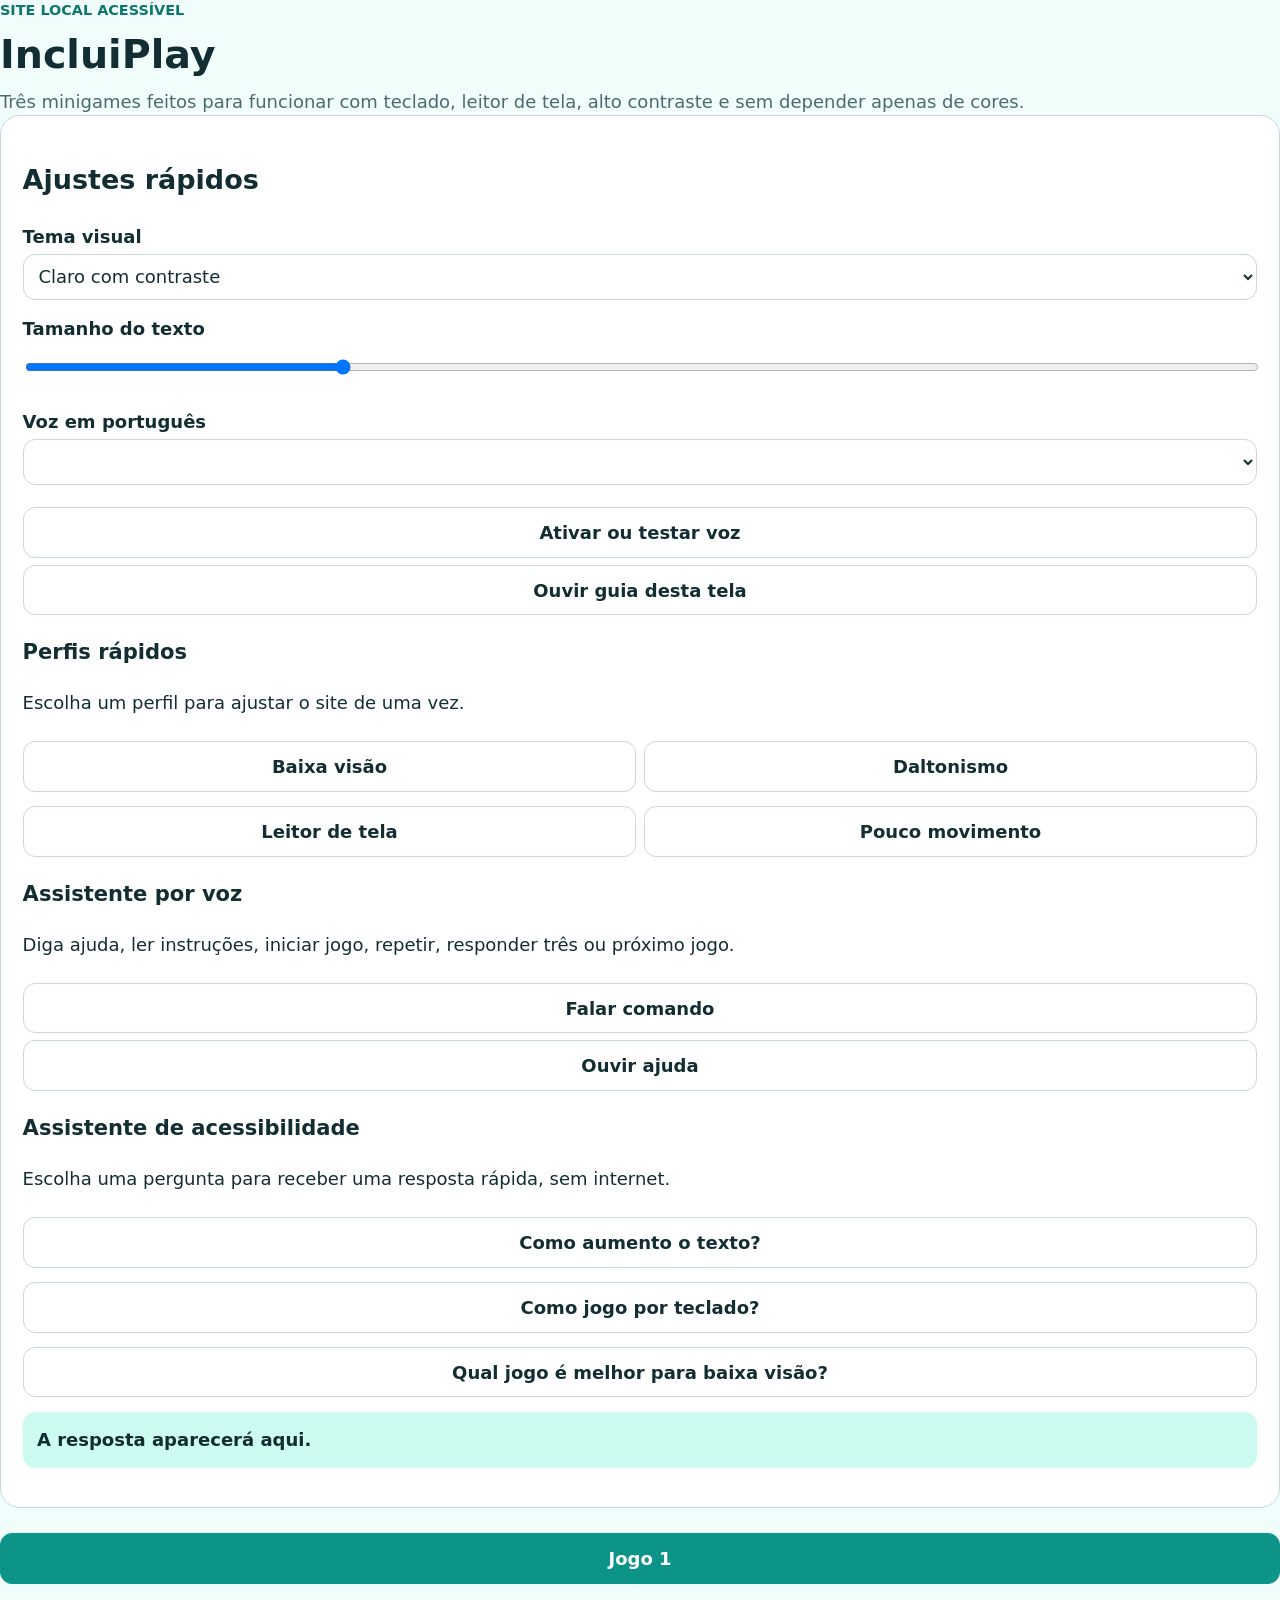
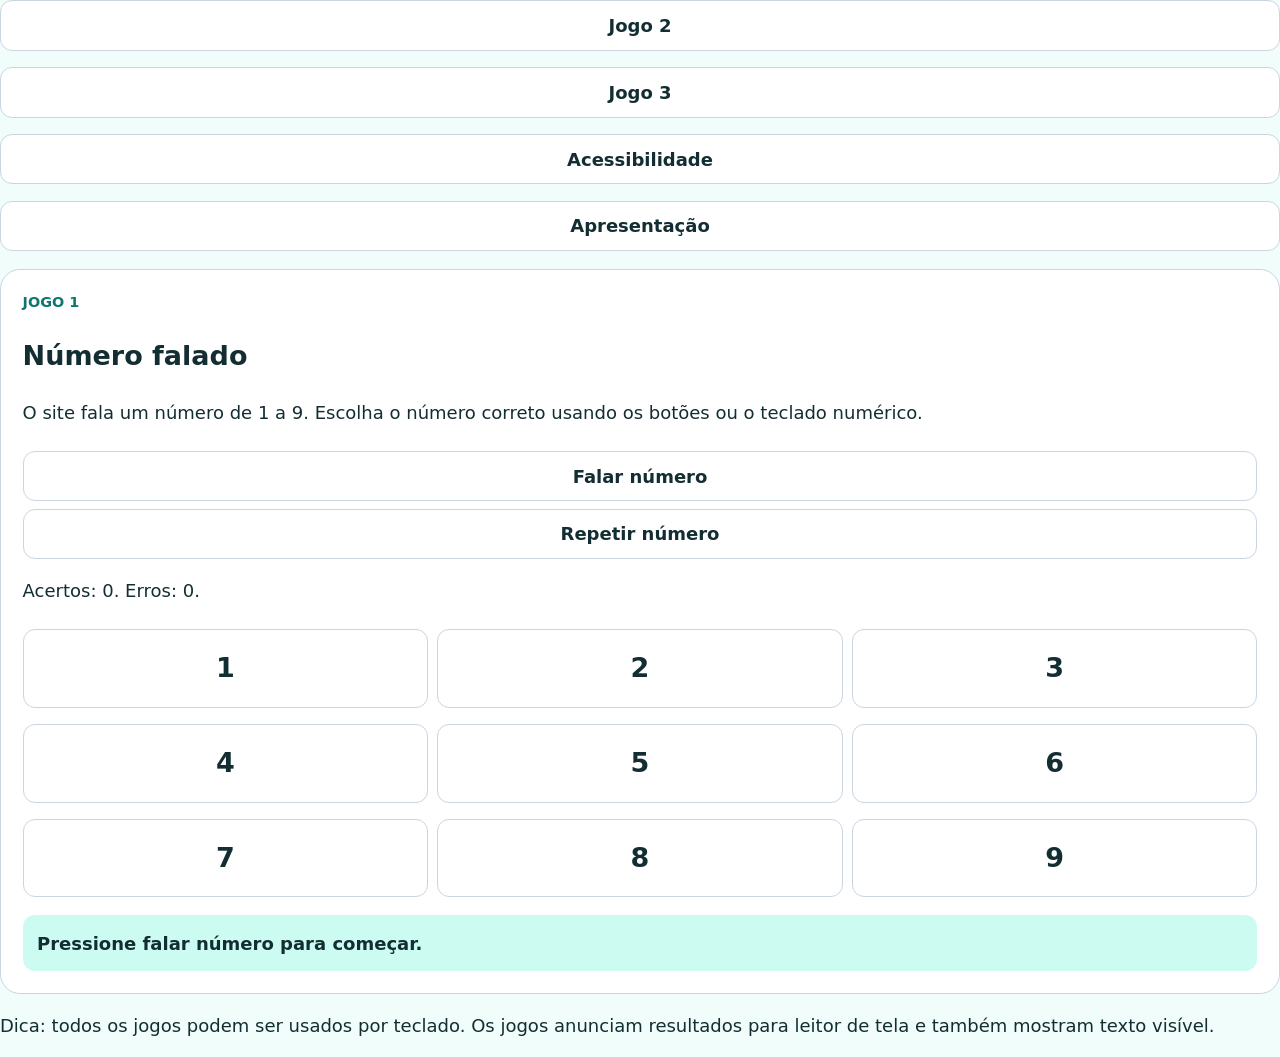
==== commit 406c9cfc: "Update index.html" ====
--- a/index.html
+++ b/index.html
@@ -3,165 +3,255 @@
   <head>
     <meta charset="utf-8">
     <meta name="viewport" content="width=device-width, initial-scale=1">
-    <title>IncluiPlay - Jogos Acessíveis</title>
+    <title>IncluiPlay - jogos acessíveis</title>
+    <meta
+      name="description"
+      content="Site local com três jogos acessíveis para pessoas cegas, com baixa visão e daltônicas."
+    >
     <link rel="icon" href="data:,">
     <link rel="stylesheet" href="style.css">
   </head>
   <body>
     <a class="skip-link" href="#conteudo">Pular para o conteúdo principal</a>
 
-    <div class="app-container">
-      <div class="main-column">
-        <header class="site-header">
+    <div class="main-container">
+      <header class="site-header">
+        <div>
           <p class="eyebrow">Site local acessível</p>
           <h1>IncluiPlay</h1>
           <p class="intro">
-            Três minigames feitos para funcionar com teclado, leitor de tela, alto contraste e áudio.
+            Três minigames feitos para funcionar com teclado,
+            leitor de tela, alto contraste e sem depender apenas de cores.
           </p>
-        </header>
-
-        <main id="conteudo">
-          <nav class="tabs" aria-label="Navegação de jogos">
-            <button class="tab is-active" type="button" data-view="numero" aria-selected="true">Jogo 1: Números</button>
-            <button class="tab" type="button" data-view="memoria" aria-selected="false">Jogo 2: Memória</button>
-            <button class="tab" type="button" data-view="orientacao" aria-selected="false">Jogo 3: Direção</button>
-            <button class="tab" type="button" data-view="acessibilidade" aria-selected="false">Teste Auditivo</button>
-            <button class="tab" type="button" data-view="apresentacao" aria-selected="false">Sobre</button>
-          </nav>
-
-          <section id="numero" class="view is-visible" aria-labelledby="numero-titulo">
-            <div class="section-head">
-              <h2 id="numero-titulo" tabindex="-1">Número Falado</h2>
-              <p>Escute o número sorteado de 1 a 9 e pressione o botão correto.</p>
-            </div>
-            <div class="game-bar">
-              <button type="button" id="novo-numero">Falar número</button>
-              <button type="button" id="repetir-numero">Repetir número</button>
-              <p id="placar-numero">Acertos: 0 | Erros: 0</p>
-            </div>
-            <div class="number-grid">
-              <button type="button" class="number-btn" data-number="1">1</button>
-              <button type="button" class="number-btn" data-number="2">2</button>
-              <button type="button" class="number-btn" data-number="3">3</button>
-              <button type="button" class="number-btn" data-number="4">4</button>
-              <button type="button" class="number-btn" data-number="5">5</button>
-              <button type="button" class="number-btn" data-number="6">6</button>
-              <button type="button" class="number-btn" data-number="7">7</button>
-              <button type="button" class="number-btn" data-number="8">8</button>
-              <button type="button" class="number-btn" data-number="9">9</button>
-            </div>
-            <div class="status-box" id="status-numero" role="status">Clique em "Falar número" para começar.</div>
-          </section>
-
-          <section id="memoria" class="view" aria-labelledby="memoria-titulo" hidden>
-            <div class="section-head">
-              <h2 id="memoria-titulo" tabindex="-1">Memória Sonora</h2>
-              <p>Escute a sequência de sons e repita utilizando as teclas 1, 2, 3 e 4.</p>
-            </div>
-            <div class="game-bar">
-              <button type="button" id="iniciar-memoria">Iniciar Rodada</button>
-              <button type="button" id="repetir-sequencia">Repetir Sequência</button>
-              <p id="placar-memoria">Rodada: 0 | Recorde: 0</p>
-            </div>
-            <div class="sound-grid">
-              <button type="button" class="sound-pad" data-pad="0">1<br><span>Sino grave</span></button>
-              <button type="button" class="sound-pad" data-pad="1">2<br><span>Toque médio</span></button>
-              <button type="button" class="sound-pad" data-pad="2">3<br><span>Pulso agudo</span></button>
-              <button type="button" class="sound-pad" data-pad="3">4<br><span>Eco curto</span></button>
-            </div>
-            <div class="status-box" id="status-memoria" role="status">Clique em "Iniciar Rodada" para jogar.</div>
-          </section>
-
-          <section id="orientacao" class="view" aria-labelledby="orientacao-titulo" hidden>
-            <div class="section-head">
-              <h2 id="orientacao-titulo" tabindex="-1">Rota Segura</h2>
-              <p>Ouça a direção anunciada e selecione o botão correto ou use as setas do teclado.</p>
-            </div>
-            <div class="game-bar">
-              <button type="button" id="nova-rota">Nova Direção</button>
-              <p id="placar-rota">Acertos: 0 | Erros: 0</p>
-            </div>
-            <div class="direction-board">
-              <button type="button" class="dir-btn" data-dir="cima">Cima</button>
-              <button type="button" class="dir-btn" data-dir="esquerda">Esquerda</button>
-              <button type="button" class="dir-btn" data-dir="direita">Direita</button>
-              <button type="button" class="dir-btn" data-dir="baixo">Baixo</button>
-            </div>
-            <div class="status-box" id="status-rota" role="status">Clique em "Nova Direção" para começar.</div>
-          </section>
-
-          <section id="acessibilidade" class="view" aria-labelledby="acessibilidade-titulo" hidden>
-            <div class="section-head">
-              <h2 id="acessibilidade-titulo" tabindex="-1">Teste de Acessibilidade</h2>
-              <p>Verifique o suporte do seu navegador para os recursos acessíveis.</p>
-            </div>
-            <button type="button" id="executar-teste">Executar Diagnóstico</button>
-            <ul class="audit-list">
-              <li id="teste-contraste"><span class="audit-status">Pendente</span><strong>Tema Visual</strong><span>Verificando contraste...</span></li>
-              <li id="teste-teclado"><span class="audit-status">Pendente</span><strong>Teclado</strong><span>Verificando foco...</span></li>
-              <li id="teste-voz"><span class="audit-status">Pendente</span><strong>Síntese de Voz</strong><span>Verificando síntese...</span></li>
-            </ul>
-          </section>
-
-          <section id="apresentacao" class="view" aria-labelledby="apresentacao-titulo" hidden>
-            <div class="section-head">
-              <h2 id="apresentacao-titulo" tabindex="-1">Sobre o IncluiPlay</h2>
-              <p>Plataforma de minigames projetada com foco em acessibilidade universal.</p>
-            </div>
-          </section>
-        </main>
-      </div>
-
-      <aside class="sidebar-column">
+        </div>
+
         <section class="quick-panel" aria-labelledby="ajustes-titulo">
-          <h2 id="ajustes-titulo">Ajustes Rápidos</h2>
-          
+          <h2 id="ajustes-titulo">Ajustes rápidos</h2>
           <div class="control-row">
             <label for="tema">Tema visual</label>
             <select id="tema">
-              <option value="claro">Claro</option>
+              <option value="claro" selected>Claro com contraste</option>
               <option value="escuro">Escuro</option>
-              <option value="alto">Alto Contraste</option>
-              <option value="protanopia">Daltonismo</option>
+              <option value="alto">Alto contraste</option>
+              <option value="protanopia">Amigável para daltonismo</option>
             </select>
           </div>
-
           <div class="control-row">
             <label for="tamanho">Tamanho do texto</label>
-            <input id="tamanho" type="range" min="16" max="24" value="18">
-          </div>
-
+            <input id="tamanho" type="range" min="18" max="26" value="20">
+          </div>
           <div class="control-row">
-            <label for="voz">Voz do sistema</label>
-            <select id="voz"><option value="">Carregando vozes...</option></select>
-          </div>
-
-          <button type="button" id="btn-fala">Testar Voz</button>
-          <button type="button" id="btn-guia">Ouvir Guia da Tela</button>
-
-          <div class="profile-panel">
-            <h3>Perfis Rápidos</h3>
+            <label for="voz">Voz em português</label>
+            <select id="voz">
+              <option value="">Carregando vozes...</option>
+            </select>
+          </div>
+          <button type="button" id="btn-fala">Ativar ou testar voz</button>
+          <button type="button" id="btn-guia">Ouvir guia desta tela</button>
+          <section class="profile-panel" aria-labelledby="perfis-titulo">
+            <h3 id="perfis-titulo">Perfis rápidos</h3>
+            <p id="perfil-status">Escolha um perfil para ajustar o site de uma vez.</p>
             <div class="profile-grid">
-              <button type="button" class="profile-btn" data-profile="baixa-visao">Baixa Visão</button>
-              <button type="button" class="profile-btn" data-profile="daltonismo">Daltonismo</button>
-              <button type="button" class="profile-btn" data-profile="leitor">Leitor de Tela</button>
-              <button type="button" class="profile-btn" data-profile="movimento">Sem Animação</button>
+              <button type="button" class="profile-btn" data-profile="baixa-visao" aria-pressed="false">Baixa visão</button>
+              <button type="button" class="profile-btn" data-profile="daltonismo" aria-pressed="false">Daltonismo</button>
+              <button type="button" class="profile-btn" data-profile="leitor" aria-pressed="false">Leitor de tela</button>
+              <button type="button" class="profile-btn" data-profile="movimento" aria-pressed="false">Pouco movimento</button>
             </div>
-            <p id="perfil-status">Selecione um perfil rápido.</p>
-          </div>
-
-          <div class="offline-assistant">
-            <h3>Dúvidas Frequentes</h3>
+          </section>
+          <div class="assistant-panel" aria-labelledby="assistente-titulo">
+            <h3 id="assistente-titulo">Assistente por voz</h3>
+            <p id="assistente-status" role="status" aria-live="polite">
+              Diga ajuda, ler instruções, iniciar jogo, repetir, responder três ou próximo jogo.
+            </p>
+            <div class="assistant-actions">
+              <button type="button" id="btn-ouvir">Falar comando</button>
+              <button type="button" id="btn-ajuda-voz">Ouvir ajuda</button>
+            </div>
+          </div>
+          <section class="offline-assistant" aria-labelledby="assistente-offline-titulo">
+            <h3 id="assistente-offline-titulo">Assistente de acessibilidade</h3>
+            <p>Escolha uma pergunta para receber uma resposta rápida, sem internet.</p>
             <div class="question-list">
-              <button type="button" data-question="texto">Como alterar o texto?</button>
-              <button type="button" data-question="teclado">Como jogar via teclado?</button>
-              <button type="button" data-question="baixa-visao">Melhor jogo para baixa visão?</button>
+              <button type="button" data-question="texto">Como aumento o texto?</button>
+              <button type="button" data-question="teclado">Como jogo por teclado?</button>
+              <button type="button" data-question="baixa-visao">Qual jogo é melhor para baixa visão?</button>
             </div>
-            <p id="assistente-resposta" class="assistant-answer" role="status">Selecione uma dúvida acima.</p>
-          </div>
-        </section>
-      </aside>
+            <p id="assistente-resposta" class="assistant-answer" role="status" aria-live="polite">
+              A resposta aparecerá aqui.
+            </p>
+          </section>
+        </section>
+      </header>
+
+      <main id="conteudo" class="layout">
+        <nav class="tabs" aria-label="Navegação principal">
+          <button class="tab is-active" type="button" data-view="numero" aria-controls="numero" aria-selected="true">
+            Jogo 1
+          </button>
+          <button class="tab" type="button" data-view="memoria" aria-controls="memoria" aria-selected="false">
+            Jogo 2
+          </button>
+          <button class="tab" type="button" data-view="orientacao" aria-controls="orientacao" aria-selected="false">
+            Jogo 3
+          </button>
+          <button class="tab" type="button" data-view="acessibilidade" aria-controls="acessibilidade" aria-selected="false">
+            Acessibilidade
+          </button>
+          <button class="tab" type="button" data-view="apresentacao" aria-controls="apresentacao" aria-selected="false">
+            Apresentação
+          </button>
+        </nav>
+
+        <section id="numero" class="view is-visible" aria-labelledby="numero-titulo">
+          <div class="section-head">
+            <p class="eyebrow">Jogo 1</p>
+            <h2 id="numero-titulo" tabindex="-1">Número falado</h2>
+            <p>
+              O site fala um número de 1 a 9. Escolha o número correto usando
+              os botões ou o teclado numérico.
+            </p>
+          </div>
+
+          <div class="game-bar">
+            <button type="button" id="novo-numero">Falar número</button>
+            <button type="button" id="repetir-numero">Repetir número</button>
+            <p id="placar-numero">Acertos: 0. Erros: 0.</p>
+          </div>
+
+          <div class="number-grid" role="group" aria-label="Escolhas de número">
+            <button type="button" class="number-btn" data-number="1">1</button>
+            <button type="button" class="number-btn" data-number="2">2</button>
+            <button type="button" class="number-btn" data-number="3">3</button>
+            <button type="button" class="number-btn" data-number="4">4</button>
+            <button type="button" class="number-btn" data-number="5">5</button>
+            <button type="button" class="number-btn" data-number="6">6</button>
+            <button type="button" class="number-btn" data-number="7">7</button>
+            <button type="button" class="number-btn" data-number="8">8</button>
+            <button type="button" class="number-btn" data-number="9">9</button>
+          </div>
+
+          <div class="status-box" role="status" aria-live="assertive" id="status-numero">
+            Pressione falar número para começar.
+          </div>
+        </section>
+
+        <section id="memoria" class="view" aria-labelledby="memoria-titulo" hidden>
+          <div class="section-head">
+            <p class="eyebrow">Jogo 2</p>
+            <h2 id="memoria-titulo" tabindex="-1">Memória sonora</h2>
+            <p>
+              Escute a sequência e repita usando os botões ou as teclas 1, 2, 3 e 4.
+              Cada botão tem nome, número e som diferente.
+            </p>
+          </div>
+
+          <div class="game-bar">
+            <button type="button" id="iniciar-memoria">Iniciar rodada</button>
+            <button type="button" id="repetir-sequencia">Repetir sequência</button>
+            <p id="placar-memoria">Rodada 0. Melhor resultado: 0.</p>
+          </div>
+
+          <div class="sound-grid" role="group" aria-label="Botões da memória sonora">
+            <button type="button" class="sound-pad" data-pad="0" aria-label="Som 1, sino grave">1<br><span>Sino grave</span></button>
+            <button type="button" class="sound-pad" data-pad="1" aria-label="Som 2, toque medio">2<br><span>Toque medio</span></button>
+            <button type="button" class="sound-pad" data-pad="2" aria-label="Som 3, pulso agudo">3<br><span>Pulso agudo</span></button>
+            <button type="button" class="sound-pad" data-pad="3" aria-label="Som 4, eco curto">4<br><span>Eco curto</span></button>
+          </div>
+
+          <div class="status-box" role="status" aria-live="assertive" id="status-memoria">
+            Pressione iniciar rodada para jogar.
+          </div>
+        </section>
+
+        <section id="orientacao" class="view" aria-labelledby="orientacao-titulo" hidden>
+          <div class="section-head">
+            <p class="eyebrow">Jogo 3</p>
+            <h2 id="orientacao-titulo" tabindex="-1">Rota segura</h2>
+            <p>
+              O jogo anuncia uma direção. Escolha a mesma direção com os botões
+              ou com as setas do teclado. Não há pistas apenas por cor.
+            </p>
+          </div>
+
+          <div class="game-bar">
+            <button type="button" id="nova-rota">Nova direção</button>
+            <p id="placar-rota">Acertos: 0. Erros: 0.</p>
+          </div>
+
+          <div class="direction-board" role="group" aria-label="Escolhas de direção">
+            <button type="button" class="dir-btn up" data-dir="cima">Cima</button>
+            <button type="button" class="dir-btn left" data-dir="esquerda">Esquerda</button>
+            <button type="button" class="dir-btn right" data-dir="direita">Direita</button>
+            <button type="button" class="dir-btn down" data-dir="baixo">Baixo</button>
+          </div>
+
+          <div class="status-box" role="status" aria-live="assertive" id="status-rota">
+            Pressione nova direção para começar.
+          </div>
+        </section>
+
+        <section id="acessibilidade" class="view" aria-labelledby="acessibilidade-titulo" hidden>
+          <div class="section-head">
+            <p class="eyebrow">Ferramentas</p>
+            <h2 id="acessibilidade-titulo" tabindex="-1">Teste de acessibilidade</h2>
+            <p>
+              Faça uma verificação rápida dos recursos disponíveis nesta página.
+              O resultado muda de acordo com o navegador e com as suas configurações.
+            </p>
+          </div>
+
+          <div class="game-bar">
+            <button type="button" id="executar-teste">Executar teste agora</button>
+            <p id="teste-atualizado">Ainda não executado.</p>
+          </div>
+
+          <ul class="audit-list" aria-label="Resultados do teste de acessibilidade">
+            <li id="teste-contraste"><span class="audit-status">Não testado</span><strong>Contraste e tema</strong><span>O tema selecionado possui cores dedicadas.</span></li>
+            <li id="teste-teclado"><span class="audit-status">Não testado</span><strong>Navegação por teclado</strong><span>Botões e controles devem permanecer acessíveis pela tecla Tab.</span></li>
+            <li id="teste-alt"><span class="audit-status">Não testado</span><strong>Texto alternativo</strong><span>Imagens encontradas na página precisam ter descrição.</span></li>
+            <li id="teste-voz"><span class="audit-status">Não testado</span><strong>Comandos e leitura por voz</strong><span>O navegador pode ou não oferecer as APIs de voz.</span></li>
+            <li id="teste-leitor"><span class="audit-status">Não testado</span><strong>Leitor de tela</strong><span>A página usa idioma, foco, rótulos e regiões de anúncio.</span></li>
+          </ul>
+        </section>
+
+        <section id="apresentacao" class="view" aria-labelledby="apresentacao-titulo" hidden>
+          <div class="section-head">
+            <p class="eyebrow">Sobre o projeto</p>
+            <h2 id="apresentacao-titulo" tabindex="-1">IncluiPlay em apresentação</h2>
+            <p>
+              Uma experiência de jogos curtos para praticar atenção, memória e
+              orientação sem depender apenas da visão ou da cor.
+            </p>
+          </div>
+
+          <div class="presentation-grid">
+            <article>
+              <h3>Para quem é</h3>
+              <p>Pessoas cegas, com baixa visão, daltonismo ou que preferem interações por áudio e teclado.</p>
+            </article>
+            <article>
+              <h3>O que foi usado</h3>
+              <p>HTML semântico, foco visível, anúncios para leitores de tela, temas, texto ajustável, teclado, voz e sons.</p>
+            </article>
+            <article>
+              <h3>Os três jogos</h3>
+              <p>Número falado trabalha atenção; Memória sonora trabalha sequência; Rota segura trabalha direção.</p>
+            </article>
+            <article>
+              <h3>Uso offline</h3>
+              <p>O assistente de acessibilidade funciona com respostas prontas, sem enviar perguntas para nenhum serviço externo.</p>
+            </article>
+          </div>
+        </section>
+      </main>
     </div>
+
+    <footer>
+      <p>
+        Dica: todos os jogos podem ser usados por teclado. Os jogos anunciam
+        resultados para leitor de tela e também mostram texto visível.
+      </p>
+    </footer>
 
     <script src="script.js"></script>
   </body>
